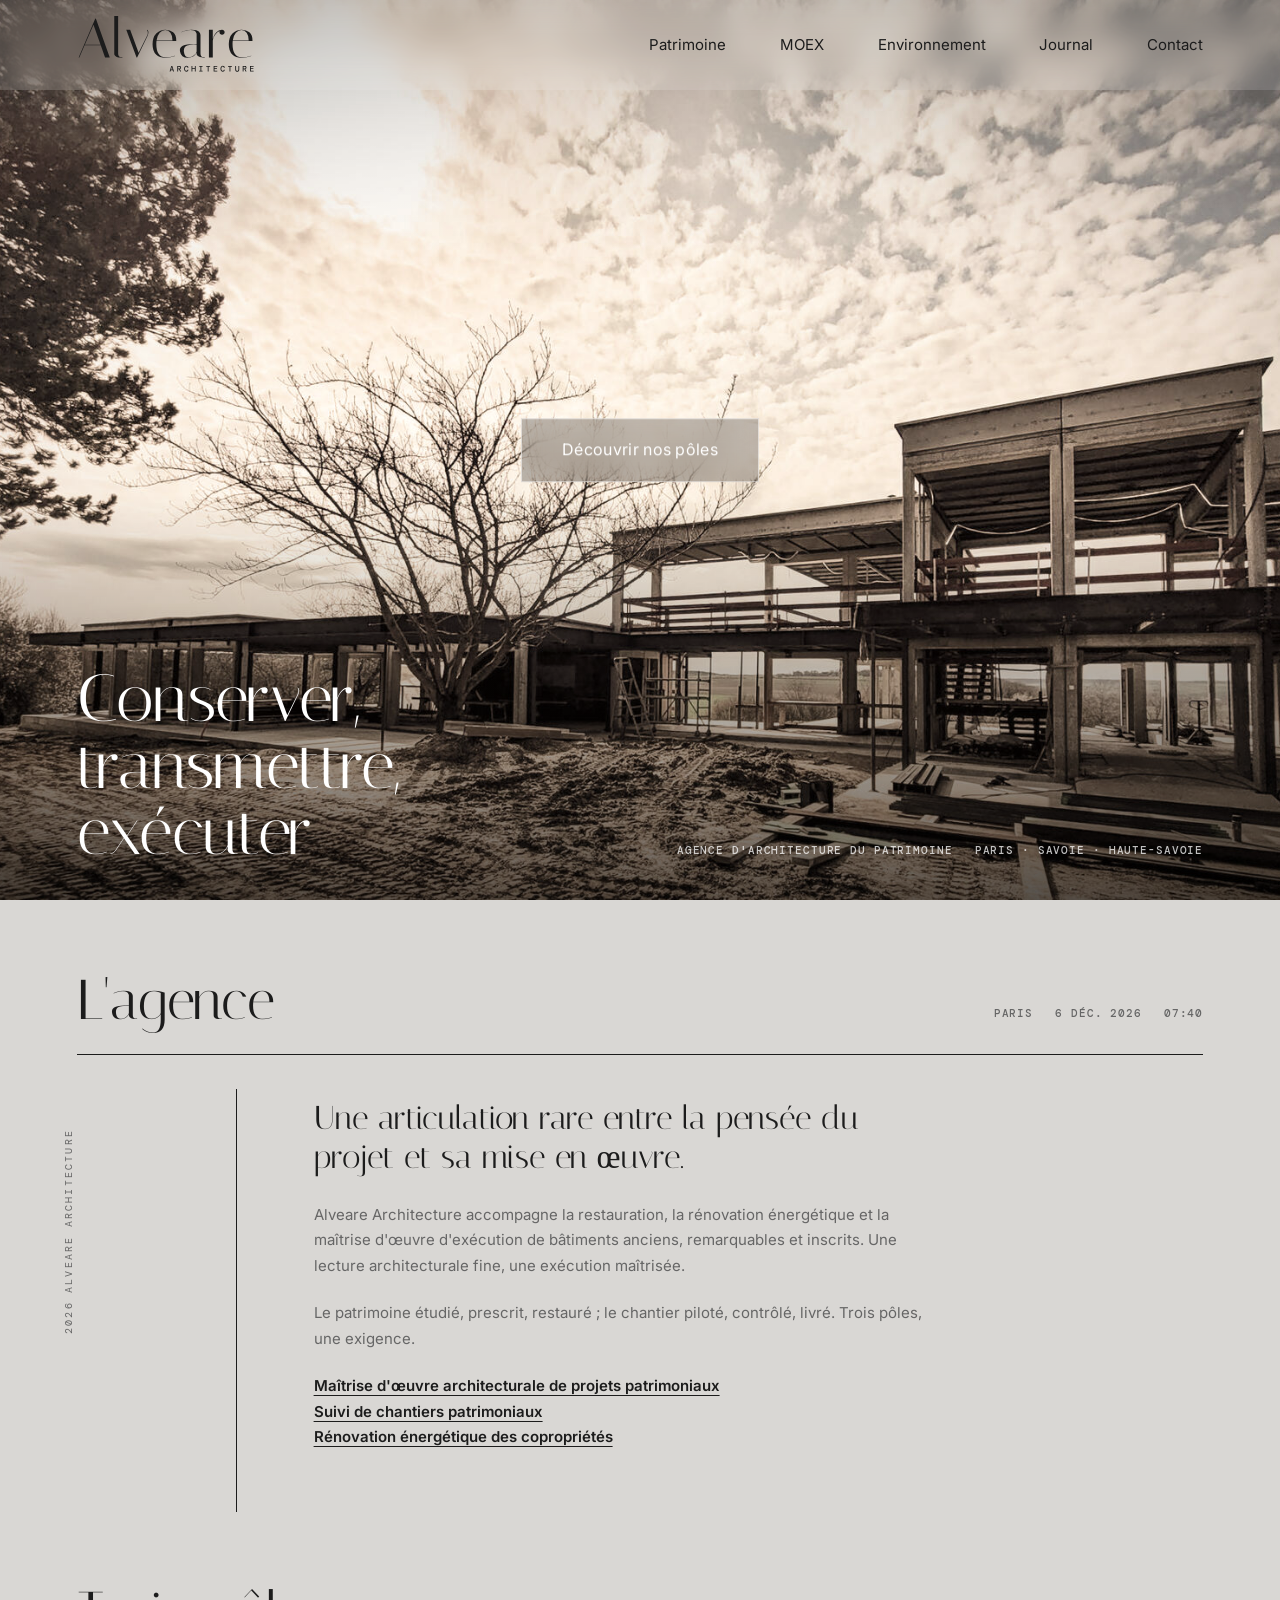
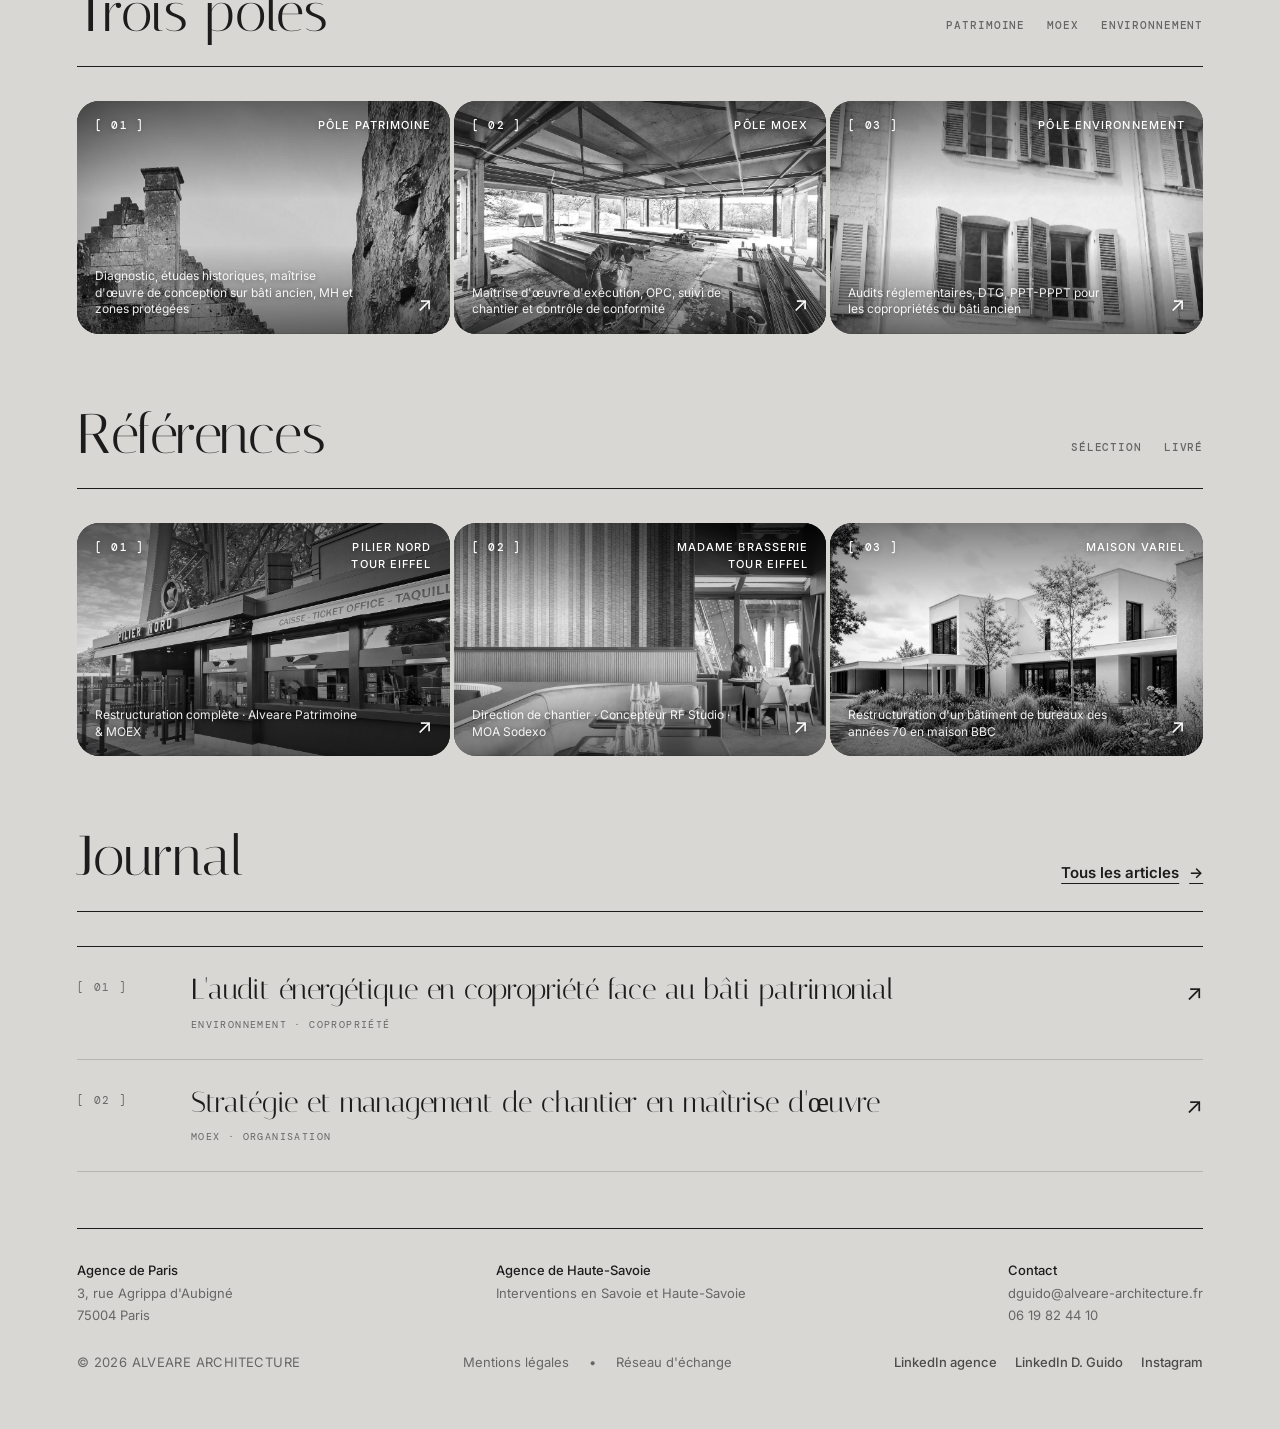
==== index.html @ 2b11dbc4 "Site Alveare Architecture — version initiale (charte Aqua, logo Italiana)" ====
<!DOCTYPE html>
<html lang="fr">
<head>
<meta charset="utf-8">
<meta name="viewport" content="width=device-width, initial-scale=1">
<title>Alveare Architecture — Agence d'architecture du patrimoine, Paris 04</title>
<meta name="description" content="Alveare Architecture, agence d'architecture du patrimoine à Paris (75004) et en Savoie/Haute-Savoie : maîtrise d'œuvre patrimoniale, rénovation énergétique et exécution de chantier sur le bâti ancien.">
<meta property="og:title" content="Alveare Architecture — Agence d'architecture du patrimoine, Paris 04">
<meta property="og:description" content="Alveare Architecture, agence d'architecture du patrimoine à Paris (75004) et en Savoie/Haute-Savoie : maîtrise d'œuvre patrimoniale, rénovation énergétique et exécution de chantier sur le bâti ancien.">
<meta property="og:image" content="assets/img/hero.jpg">
<link rel="icon" href="assets/favicon.svg" type="image/svg+xml">
<link rel="preconnect" href="https://fonts.googleapis.com">
<link rel="preconnect" href="https://fonts.gstatic.com" crossorigin>
<link rel="stylesheet" href="style.css">
</head>
<body class="page-home">
<a class="skip-link" href="#main">Aller au contenu</a>

<div class="home-hero-wrap">
  <header class="site-nav">
  <a class="logo" href="index.html" aria-label="Alveare Architecture, accueil"><svg xmlns="http://www.w3.org/2000/svg" fill="none" viewBox="0 0 482 168" role="img" aria-label="Alveare Architecture"><title>Alveare Architecture</title><path fill="currentColor" d="M6.3 118.0H4.5L49.35 13.0L51.0 12.25L88.8 118.0H76.05L64.35 85.0H20.55ZM44.699999999999996 29.200000000000003 21.15 83.5H63.9ZM118.35 118.0Q105.14999999999999 118.0 101.7 111.1Q100.95 109.6 100.95 108.4V5.650000000000006H111.44999999999999V107.35Q111.44999999999999 111.7 113.17499999999998 114.025Q114.89999999999999 116.35 116.69999999999999 116.5L118.35 116.8H123.0V118.0ZM189.6 43.900000000000006 190.5 43.0Q191.1 43.3 192.075 44.8Q193.05 46.3 193.275 47.5Q193.5 48.7 193.5 49.75Q193.5 53.8 191.7 58.0L162.9 118.0H161.4L133.5 43.0H144.0L166.95 105.1L190.2 58.0Q192.0 54.85 192.0 50.5Q192.0 46.150000000000006 189.6 43.900000000000006ZM214.95 81.4Q214.95 100.0 221.475 108.7Q228.0 117.4 238.65 117.4Q253.65 117.4 265.35 112.9L265.8 113.95Q253.8 118.6 238.72500000000002 118.6Q223.65 118.6 214.2 109.6Q204.75 100.6 204.75 81.85Q204.75 63.1 214.65 52.75Q224.55 42.400000000000006 239.85 42.400000000000006Q252.15 42.400000000000006 260.55 49.75Q268.95 57.1 268.95 71.5Q268.95 72.25 268.95 73.0H215.4Q214.95 77.05000000000001 214.95 81.4ZM215.55 71.80000000000001H258.75Q258.6 57.400000000000006 253.20000000000002 50.50000000000001Q247.8 43.60000000000001 239.25 43.60000000000001Q230.7 43.60000000000001 224.02499999999998 51.10000000000001Q217.35 58.6 215.55 71.80000000000001ZM341.55 118.0Q331.35 118.0 327.6 114.1Q324.15000000000003 110.8 324.15000000000003 108.4V105.25Q316.8 118.6 300.6 118.6Q281.70000000000005 118.6 279.15000000000003 101.5Q278.85 99.7 278.85 97.825Q278.85 95.95 279.45000000000005 93.7Q280.05 91.45 282.90000000000003 88.75Q288.6 83.35 307.95000000000005 82.15Q312.75 81.7 316.8 81.7Q320.85 81.7 324.15000000000003 82.0V57.1Q323.85 56.95 324.15000000000003 55.675000000000004Q324.45000000000005 54.400000000000006 323.625 52.37500000000001Q322.8 50.35000000000001 321.45000000000005 48.400000000000006Q320.1 46.45 316.65000000000003 45.025000000000006Q313.20000000000005 43.60000000000001 307.65000000000003 43.60000000000001Q302.1 43.60000000000001 294.675 45.62500000000001Q287.25 47.650000000000006 283.8 49.60000000000001L283.20000000000005 48.55Q296.55 42.400000000000006 310.35 42.400000000000006Q325.8 42.400000000000006 330.75 47.95Q334.65000000000003 52.3 334.65000000000003 57.1V107.35Q334.65000000000003 111.7 336.375 114.025Q338.1 116.35 339.90000000000003 116.5L341.55 116.8H346.20000000000005V118.0ZM303.0 117.4Q310.95000000000005 117.4 317.32500000000005 111.92500000000001Q323.70000000000005 106.45 324.15000000000003 101.35V83.2Q320.1 82.9 315.975 82.9Q311.85 82.9 307.8 83.35Q296.40000000000003 84.7 292.95000000000005 88.45Q289.5 92.2 289.5 98.8Q289.5 100.0 289.65000000000003 101.5Q291.0 117.4 303.0 117.4ZM386.1 49.45V46.3Q379.35 49.0 373.80000000000007 57.175Q368.25000000000006 65.35 367.95000000000005 72.55000000000001V118.0H357.45000000000005V43.0H367.95000000000005V66.85Q370.35 58.150000000000006 377.1 50.425000000000004Q383.85 42.7 392.40000000000003 42.400000000000006H393.00000000000006Q396.00000000000006 42.400000000000006 398.0250000000001 44.425000000000004Q400.05000000000007 46.45 400.05000000000007 49.45Q400.05000000000007 52.45 398.0250000000001 54.400000000000006Q396.00000000000006 56.35 393.00000000000006 56.35Q390.00000000000006 56.35 388.05000000000007 54.400000000000006Q386.1 52.45 386.1 49.45ZM421.50000000000006 81.4Q421.50000000000006 100.0 428.0250000000001 108.7Q434.55000000000007 117.4 445.20000000000005 117.4Q460.20000000000005 117.4 471.9000000000001 112.9L472.3500000000001 113.95Q460.3500000000001 118.6 445.2750000000001 118.6Q430.20000000000005 118.6 420.75000000000006 109.6Q411.30000000000007 100.6 411.30000000000007 81.85Q411.30000000000007 63.1 421.20000000000005 52.75Q431.1000000000001 42.400000000000006 446.4000000000001 42.400000000000006Q458.70000000000005 42.400000000000006 467.1 49.75Q475.50000000000006 57.1 475.50000000000006 71.5Q475.50000000000006 72.25 475.50000000000006 73.0H421.95000000000005Q421.50000000000006 77.05000000000001 421.50000000000006 81.4ZM422.1000000000001 71.80000000000001H465.30000000000007Q465.1500000000001 57.400000000000006 459.7500000000001 50.50000000000001Q454.3500000000001 43.60000000000001 445.80000000000007 43.60000000000001Q437.25000000000006 43.60000000000001 430.57500000000005 51.10000000000001Q423.9000000000001 58.6 422.1000000000001 71.80000000000001Z"/><g transform="translate(250.3 0)"><path fill="currentColor" d="M0.616 156.0 5.2139999999999995 140.6H7.986L12.584 156.0H10.054L9.02 152.304H4.18L3.146 156.0ZM6.534 143.9 4.707999999999999 150.434H8.491999999999999L6.6659999999999995 143.9ZM21.349999999999998 156.0V140.6H26.387999999999998Q28.192 140.6 29.369 141.216Q30.546 141.832 31.128999999999998 142.877Q31.711999999999996 143.922 31.711999999999996 145.242Q31.711999999999996 146.738 30.952999999999996 147.893Q30.194 149.048 28.631999999999998 149.576L31.866 156.0H29.159999999999997L26.212 149.906H23.682V156.0ZM23.682 147.794H26.256Q27.839999999999996 147.794 28.576999999999998 147.09Q29.314 146.386 29.314 145.242Q29.314 144.076 28.588 143.38299999999998Q27.862 142.69 26.233999999999998 142.69H23.682ZM46.044 156.264Q44.108 156.264 42.754999999999995 155.274Q41.402 154.284 40.687 152.49099999999999Q39.972 150.698 39.972 148.322Q39.972 145.924 40.687 144.131Q41.402 142.338 42.766 141.337Q44.129999999999995 140.336 46.044 140.336Q48.53 140.336 50.004 141.68900000000002Q51.477999999999994 143.042 51.72 145.352H49.146Q48.948 144.142 48.167 143.339Q47.385999999999996 142.536 46.022 142.536Q44.284 142.536 43.316 144.07600000000002Q42.348 145.616 42.348 148.322Q42.348 151.006 43.316 152.535Q44.284 154.064 46.022 154.064Q47.43 154.064 48.178 153.327Q48.926 152.59 49.146 151.38H51.72Q51.367999999999995 153.646 49.937999999999995 154.95499999999998Q48.507999999999996 156.264 46.044 156.264ZM60.001999999999995 156.0V140.6H62.333999999999996V146.98H69.06599999999999V140.6H71.398V156.0H69.06599999999999V149.114H62.333999999999996V156.0ZM80.89 156.0V153.932H84.234V142.668H80.934V140.6H89.866V142.668H86.566V153.932H89.91V156.0ZM103.934 156.0V142.69H99.798V140.6H110.402V142.69H106.266V156.0ZM119.96000000000001 156.0V140.6H129.794V142.69H122.292V147.178H129.13400000000001V149.246H122.292V153.91H129.794V156.0ZM144.544 156.264Q142.608 156.264 141.255 155.274Q139.90200000000002 154.284 139.187 152.49099999999999Q138.472 150.698 138.472 148.322Q138.472 145.924 139.187 144.131Q139.90200000000002 142.338 141.26600000000002 141.337Q142.63 140.336 144.544 140.336Q147.03 140.336 148.50400000000002 141.68900000000002Q149.978 143.042 150.22 145.352H147.64600000000002Q147.448 144.142 146.667 143.339Q145.886 142.536 144.522 142.536Q142.784 142.536 141.816 144.07600000000002Q140.848 145.616 140.848 148.322Q140.848 151.006 141.816 152.535Q142.784 154.064 144.522 154.064Q145.93 154.064 146.678 153.327Q147.42600000000002 152.59 147.64600000000002 151.38H150.22Q149.868 153.646 148.438 154.95499999999998Q147.008 156.264 144.544 156.264ZM163.034 156.0V142.69H158.898V140.6H169.50199999999998V142.69H165.36599999999999V156.0ZM183.856 156.264Q182.29399999999998 156.264 181.07299999999998 155.626Q179.85199999999998 154.988 179.14799999999997 153.679Q178.444 152.37 178.444 150.368V140.6H180.77599999999998V150.5Q180.77599999999998 152.26 181.61199999999997 153.21699999999998Q182.44799999999998 154.174 183.89999999999998 154.174Q185.35199999999998 154.174 186.188 153.21699999999998Q187.02399999999997 152.26 187.02399999999997 150.5V140.6H189.356V150.368Q189.356 152.37 188.63 153.679Q187.904 154.988 186.661 155.626Q185.41799999999998 156.264 183.856 156.264ZM198.64999999999998 156.0V140.6H203.68799999999996Q205.49199999999996 140.6 206.66899999999998 141.216Q207.84599999999998 141.832 208.42899999999997 142.877Q209.01199999999997 143.922 209.01199999999997 145.242Q209.01199999999997 146.738 208.253 147.893Q207.49399999999997 149.048 205.93199999999996 149.576L209.16599999999997 156.0H206.45999999999998L203.51199999999997 149.906H200.98199999999997V156.0ZM200.98199999999997 147.794H203.55599999999998Q205.13999999999996 147.794 205.87699999999995 147.09Q206.61399999999998 146.386 206.61399999999998 145.242Q206.61399999999998 144.076 205.88799999999998 143.38299999999998Q205.16199999999998 142.69 203.53399999999996 142.69H200.98199999999997ZM218.45999999999995 156.0V140.6H228.29399999999995V142.69H220.79199999999997V147.178H227.63399999999996V149.246H220.79199999999997V153.91H228.29399999999995V156.0Z"/></g></svg></a>
  <button class="nav-toggle" aria-expanded="false" aria-controls="nav-links">Menu</button>
  <nav class="nav-links" id="nav-links" aria-label="Navigation principale"><a href="patrimoine.html">Patrimoine</a><a href="moex.html">MOEX</a><a href="environnement.html">Environnement</a><a href="journal.html">Journal</a><a href="contact.html">Contact</a></nav>
</header>
  <div class="hero">
    <img src="assets/img/hero.jpg" srcset="assets/img/hero-m.jpg 900w, assets/img/hero.jpg 1920w" sizes="100vw" alt="Chantier de restructuration : ossature métallique d'un bâtiment des années 1970 sous ciel nuageux" fetchpriority="high">
  </div>
  <a class="hero-cta" href="#poles">Découvrir nos pôles</a>
  <div class="hero-caption">
    <h1>Conserver, transmettre, exécuter</h1>
    <div class="mono"><span>Agence d'architecture du patrimoine</span><span>Paris · Savoie · Haute-Savoie</span></div>
  </div>
</div>

<main id="main">
<section class="section">
  <div class="section-head reveal">
    <h2>L'agence</h2>
    <div class="page-meta" aria-label="Lieu, date et heure"><span>Paris</span><span data-date>—</span><span data-time>—</span></div>
  </div>
  <div class="intro-grid reveal">
    <div class="col-bar"><span class="sidebar-brand">2026 Alveare Architecture</span></div>
    <div class="content">
      <p class="lead">Une articulation rare entre la pensée du projet et sa mise en œuvre.</p>
      <p>Alveare Architecture accompagne la restauration, la rénovation énergétique et la maîtrise d'œuvre d'exécution de bâtiments anciens, remarquables et inscrits. Une lecture architecturale fine, une exécution maîtrisée.</p>
      <p>Le patrimoine étudié, prescrit, restauré ; le chantier piloté, contrôlé, livré. Trois pôles, une exigence.</p>
      <ul class="list-under">
        <li><a href="patrimoine.html">Maîtrise d'œuvre architecturale de projets patrimoniaux</a></li>
        <li><a href="moex.html">Suivi de chantiers patrimoniaux</a></li>
        <li><a href="environnement.html">Rénovation énergétique des copropriétés</a></li>
      </ul>
    </div>
  </div>
</section>

<section class="section" id="poles">
  <div class="section-head reveal">
    <h2>Trois pôles</h2>
    <div class="mono"><span>Patrimoine</span><span>MOEX</span><span>Environnement</span></div>
  </div>
  <div class="work-grid reveal">
    <a class="work-tile" href="patrimoine.html">
  <img src="assets/img/pole-patrimoine.jpg" alt="Mur en pierre de taille et pignon à redents d'un bâtiment ancien" loading="lazy">
  <span class="tile-num">[ 01 ]</span><span class="tile-tags">Pôle Patrimoine</span><span class="tile-sub">Diagnostic, études historiques, maîtrise d'œuvre de conception sur bâti ancien, MH et zones protégées</span><span class="tile-arrow" aria-hidden="true">↗</span>
</a>
    <a class="work-tile" href="moex.html">
  <img src="assets/img/pole-moex.jpg" alt="Chantier de restructuration, ossature métallique en cours de montage" loading="lazy">
  <span class="tile-num">[ 02 ]</span><span class="tile-tags">Pôle MOEX</span><span class="tile-sub">Maîtrise d'œuvre d'exécution, OPC, suivi de chantier et contrôle de conformité</span><span class="tile-arrow" aria-hidden="true">↗</span>
</a>
    <a class="work-tile" href="environnement.html">
  <img src="assets/img/pole-environnement.jpg" alt="Façade ancienne enduite, fenêtres à volets persiennés" loading="lazy">
  <span class="tile-num">[ 03 ]</span><span class="tile-tags">Pôle Environnement</span><span class="tile-sub">Audits réglementaires, DTG, PPT-PPPT pour les copropriétés du bâti ancien</span><span class="tile-arrow" aria-hidden="true">↗</span>
</a>
  </div>
</section>

<section class="section">
  <div class="section-head reveal">
    <h2>Références</h2>
    <div class="mono"><span>Sélection</span><span>Livré</span></div>
  </div>
  <div class="work-grid reveal">
    <a class="work-tile" href="patrimoine.html#references">
  <img src="assets/img/ref-pilier-nord.jpg" alt="Billetterie du pilier Nord de la Tour Eiffel après restructuration" loading="lazy">
  <span class="tile-num">[ 01 ]</span><span class="tile-tags">Pilier Nord<br>Tour Eiffel</span><span class="tile-sub">Restructuration complète · Alveare Patrimoine &amp; MOEX</span><span class="tile-arrow" aria-hidden="true">↗</span>
</a>
    <a class="work-tile" href="moex.html#references">
  <img src="assets/img/ref-brasserie.jpg" alt="Salle de restaurant Madame Brasserie au premier étage de la Tour Eiffel" loading="lazy">
  <span class="tile-num">[ 02 ]</span><span class="tile-tags">Madame Brasserie<br>Tour Eiffel</span><span class="tile-sub">Direction de chantier · Concepteur RF Studio · MOA Sodexo</span><span class="tile-arrow" aria-hidden="true">↗</span>
</a>
    <a class="work-tile" href="moex.html#references">
  <img src="assets/img/ref-variel.jpg" alt="Maison contemporaine blanche aux larges baies vitrées dans un jardin de graminées" loading="lazy">
  <span class="tile-num">[ 03 ]</span><span class="tile-tags">Maison Variel</span><span class="tile-sub">Restructuration d'un bâtiment de bureaux des années 70 en maison BBC</span><span class="tile-arrow" aria-hidden="true">↗</span>
</a>
  </div>
</section>

<section class="section">
  <div class="section-head reveal">
    <h2>Journal</h2>
    <a class="arrow-link" href="journal.html">Tous les articles <span>→</span></a>
  </div>
  <div class="journal-list reveal">
    <a class="journal-item" href="https://www.alveare-architecture.fr/journal/audit-energetique-copro-bati-patrimonial" target="_blank" rel="noopener noreferrer">
      <span class="num">[ 01 ]</span>
      <div><h3>L'audit énergétique en copropriété face au bâti patrimonial</h3><div class="tags">Environnement · Copropriété</div></div>
      <span class="arrow" aria-hidden="true">↗</span>
    </a>
    <a class="journal-item" href="https://www.alveare-architecture.fr/journal/strategie-et-management-de-chantier-en-maitrise-d-oeuvre" target="_blank" rel="noopener noreferrer">
      <span class="num">[ 02 ]</span>
      <div><h3>Stratégie et management de chantier en maîtrise d'œuvre</h3><div class="tags">MOEX · Organisation</div></div>
      <span class="arrow" aria-hidden="true">↗</span>
    </a>
  </div>
</section>
</main>

<footer class="site-footer">
  <div class="footer-top-row">
    <div class="block"><strong>Agence de Paris</strong>3, rue Agrippa d'Aubigné<br>75004 Paris</div>
    <div class="block"><strong>Agence de Haute-Savoie</strong>Interventions en Savoie et Haute-Savoie</div>
    <div class="block"><strong>Contact</strong><a href="mailto:dguido@alveare-architecture.fr">dguido@alveare-architecture.fr</a><br><a href="tel:+33619824410">06 19 82 44 10</a></div>
  </div>
  <div class="footer-bottom-row">
    <span class="copyright">© 2026 ALVEARE ARCHITECTURE</span>
    <div class="footer-legal"><a href="mentions-legales.html">Mentions légales</a><span class="dot">•</span><a href="https://www.alveare-architecture.fr/r%C3%A9seau-social" target="_blank" rel="noopener noreferrer">Réseau d'échange</a></div>
    <div class="social-row"><a href="https://www.linkedin.com/company/alvearearchitecture" target="_blank" rel="noopener noreferrer">LinkedIn agence</a><a href="https://www.linkedin.com/in/deborahguido" target="_blank" rel="noopener noreferrer">LinkedIn D. Guido</a><a href="https://www.instagram.com/deborahguido.architecte" target="_blank" rel="noopener noreferrer">Instagram</a></div>
  </div>
</footer>
<script>
(function(){
  var months=['janv.','févr.','mars','avr.','mai','juin','juil.','août','sept.','oct.','nov.','déc.'];
  function tick(){
    var d=new Date();
    var ds=d.getDate()+' '+months[d.getMonth()]+' '+d.getFullYear();
    var ts=String(d.getHours()).padStart(2,'0')+':'+String(d.getMinutes()).padStart(2,'0');
    document.querySelectorAll('[data-date]').forEach(function(e){e.textContent=ds;});
    document.querySelectorAll('[data-time]').forEach(function(e){e.textContent=ts;});
  }
  tick(); setInterval(tick,30000);
  var t=document.querySelector('.nav-toggle'), n=document.getElementById('nav-links');
  if(t&&n){t.addEventListener('click',function(){var o=n.classList.toggle('open');t.setAttribute('aria-expanded',o?'true':'false');t.textContent=o?'Fermer':'Menu';});}
  if('IntersectionObserver' in window){
    var io=new IntersectionObserver(function(es){es.forEach(function(e){if(e.isIntersecting){e.target.classList.add('in');io.unobserve(e.target);}});},{threshold:.12});
    document.querySelectorAll('.reveal').forEach(function(el){io.observe(el);});
  } else { document.querySelectorAll('.reveal').forEach(function(el){el.classList.add('in');}); }
  var f=document.querySelector('form.contact-form');
  if(f){f.addEventListener('submit',function(ev){
    ev.preventDefault();
    var fd=new FormData(f), lines=[];
    fd.forEach(function(v,k){ if(v) lines.push(k+' : '+v); });
    var body=encodeURIComponent(lines.join('\n'));
    window.location.href='mailto:dguido@alveare-architecture.fr?subject='+encodeURIComponent('Demande via alveare-architecture.fr')+'&body='+body;
  });}
})();
</script>
</body>
</html>
---- style.css ----
/* ============================================
   Alveare Architecture — charte adaptée
   Grège, encre, gris. Italiana / Inter / DM Mono.
   ============================================ */

@import url('https://fonts.googleapis.com/css2?family=Italiana&family=Inter:wght@400;500;600&family=DM+Mono:wght@400;500&display=swap');

:root {
  --bg: #d9d7d4;
  --bg-deep: #cfccc8;
  --ink: #1c1c1c;
  --muted: #666666;
  --faint: #9a9793;
  --line: rgba(28, 28, 28, 0.18);
  --paper: #ffffff;

  --display: 'Italiana', Georgia, 'Times New Roman', serif;
  --body: 'Inter', -apple-system, BlinkMacSystemFont, 'Segoe UI', sans-serif;
  --mono: 'DM Mono', 'Courier New', monospace;

  --gutter: 6vw;
  --max-w: 1400px;
  --radius: 22px;
}

*, *::before, *::after { box-sizing: border-box; margin: 0; padding: 0; }

html { scroll-behavior: smooth; }

body {
  background-color: var(--bg);
  color: var(--ink);
  font-family: var(--body);
  font-size: 15px;
  line-height: 1.6;
  -webkit-font-smoothing: antialiased;
  position: relative;
  min-height: 100vh;
}

/* grain discret, fixe */
body::before {
  content: "";
  position: fixed;
  inset: 0;
  z-index: 0;
  pointer-events: none;
  opacity: .35;
  background-image: url("data:image/svg+xml;utf8,<svg xmlns='http://www.w3.org/2000/svg' width='220' height='220'><filter id='n'><feTurbulence type='fractalNoise' baseFrequency='.9' numOctaves='2' stitchTiles='stitch'/><feColorMatrix values='0 0 0 0 0.11 0 0 0 0 0.11 0 0 0 0 0.11 0 0 0 .18 0'/></filter><rect width='100%' height='100%' filter='url(%23n)'/></svg>");
  mix-blend-mode: multiply;
}
body > * { position: relative; z-index: 1; }

a { color: inherit; text-decoration: none; }
img, video { max-width: 100%; display: block; }
ul { list-style: none; }
button { font: inherit; }

::selection { background: var(--ink); color: var(--bg); }

.skip-link {
  position: absolute; left: -9999px; top: 8px;
  background: var(--ink); color: var(--bg); padding: 8px 14px; z-index: 50;
}
.skip-link:focus { left: 8px; }

/* ============================================
   Navigation
   ============================================ */
.site-nav {
  width: 100%;
  max-width: var(--max-w);
  margin: 0 auto;
  display: flex;
  align-items: center;
  justify-content: space-between;
  padding: 14px var(--gutter);
  position: relative;
  z-index: 10;
}

.logo { display: block; color: var(--ink); transition: transform .25s ease, opacity .25s ease; }
.logo:hover { transform: scale(.94); }
.logo svg { height: 62px; width: auto; display: block; animation: title-fade-in 1.1s ease both; }

.nav-links { display: flex; align-items: center; gap: clamp(26px, 4.2vw, 64px); }
.nav-links a {
  font-size: 15px;
  color: var(--ink);
  padding: 12px 10px;
  margin: -12px -10px;
  transition: color .2s ease, transform .25s ease;
  white-space: nowrap;
}
.nav-links a:hover, .nav-links a.active {
  text-decoration: underline;
  text-underline-offset: 8px;
  text-decoration-thickness: 1px;
}
.nav-links a:hover { transform: scale(.92); }

.nav-toggle {
  display: none;
  background: transparent; border: 1px solid var(--ink); color: var(--ink);
  padding: 8px 12px; font-size: 12px; letter-spacing: .12em; text-transform: uppercase; cursor: pointer;
}

/* ============================================
   Accueil — image plein écran
   ============================================ */
.home-hero-wrap { position: relative; width: 100%; height: 100vh; min-height: 560px; overflow: hidden; }
.home-hero-wrap .site-nav {
  position: absolute; top: 0; left: 0; right: 0; max-width: none;
  background: rgba(255, 255, 255, 0.14);
  backdrop-filter: blur(14px);
  -webkit-backdrop-filter: blur(14px);
}
.home-hero-wrap .site-nav .logo, .home-hero-wrap .site-nav .nav-links a { color: #1c1c1c; }
.hero { width: 100%; height: 100%; position: relative; background: #2a2825; }
.hero img { width: 100%; height: 100%; object-fit: cover; filter: saturate(.78) contrast(1.02); }
.home-hero-wrap::after {
  content: ""; position: absolute; inset: 0; pointer-events: none;
  background: linear-gradient(to bottom, rgba(0,0,0,.08) 0%, transparent 30%, transparent 55%, rgba(0,0,0,.55) 100%);
}
.hero-cta {
  position: absolute; top: 50%; left: 50%; transform: translate(-50%, -50%);
  padding: 18px 40px;
  background: rgba(30,28,26,0.28);
  backdrop-filter: blur(14px); -webkit-backdrop-filter: blur(14px);
  border: 1px solid rgba(255,255,255,0.55);
  color: #ffffff; font-size: 16px; letter-spacing: .02em; z-index: 8; white-space: nowrap;
  transition: background .25s ease, transform .25s ease;
}
.hero-cta:hover { background: rgba(30,28,26,0.45); transform: translate(-50%, -50%) scale(1.04); }
.hero-caption {
  position: absolute; left: var(--gutter); right: var(--gutter); bottom: 34px; z-index: 8;
  display: flex; justify-content: space-between; align-items: flex-end; gap: 24px;
  color: rgba(255,255,255,.88);
}
.hero-caption .mono { color: rgba(255,255,255,.75); }
.hero-caption h1 {
  font-family: var(--display); font-weight: 400;
  font-size: clamp(34px, 5.2vw, 72px); line-height: 1; letter-spacing: -.005em;
  color: #fff; max-width: 14ch;
}

/* ============================================
   Titres de page
   ============================================ */
.page-head { max-width: var(--max-w); margin: 0 auto; padding: 56px var(--gutter) 64px; }
.page-head::after { content: ""; display: block; height: 1px; width: 100%; background: var(--ink); margin-top: 12px; }
.page-head-row { display: flex; align-items: flex-end; justify-content: space-between; gap: 24px; }
.page-head h1, h1.section-title, .display {
  font-family: var(--display); font-weight: 400;
  font-size: clamp(54px, 7vw, 96px); line-height: .95; letter-spacing: -.005em;
  position: relative; top: 14px;
  animation: title-fade-in 1.4s ease .25s both;
}
.page-head h1 { color: var(--muted); }
.page-head .kicker {
  display: block; font-family: var(--mono); font-size: 11px; letter-spacing: .16em; text-transform: uppercase;
  color: var(--muted); margin-bottom: 14px; position: relative; top: 14px;
}

.page-meta, .mono {
  display: flex; flex-shrink: 0; gap: 22px;
  font-family: var(--mono); font-size: 11px; font-weight: 500; letter-spacing: .08em; text-transform: uppercase;
  color: var(--muted); white-space: nowrap; padding-bottom: 6px;
}

@keyframes title-fade-in {
  from { opacity: 0; transform: translateY(14px); }
  to   { opacity: 1; transform: translateY(0); }
}

/* ============================================
   Gabarit sous-page : marge verticale + filet
   ============================================ */
.content-wrap {
  max-width: var(--max-w); margin: 0 auto;
  display: grid; grid-template-columns: 160px 1fr;
  padding: 0 var(--gutter); position: relative;
}
.col-bar { border-right: 1px solid var(--ink); position: relative; }
.sidebar-brand {
  position: sticky; top: 50vh;
  writing-mode: vertical-rl; transform: rotate(180deg);
  font-family: var(--mono); font-size: 10px; letter-spacing: .22em; text-transform: uppercase;
  color: var(--muted); margin-left: -1.6em; margin-top: 40px; display: inline-block;
}
.content { padding: 48px var(--gutter) 72px; max-width: 1040px; }
.content.narrow { max-width: 820px; }

.lead {
  font-family: var(--display); font-size: clamp(26px, 2.6vw, 38px); line-height: 1.15; color: var(--ink);
  max-width: 24ch; margin-bottom: 26px;
}
.content p, .prose p { color: var(--muted); font-size: 15px; line-height: 1.7; margin-bottom: 22px; max-width: 68ch; }
.content p.lead, p.lead { color: var(--ink); font-family: var(--display); font-size: clamp(26px, 2.6vw, 38px); line-height: 1.15; max-width: 26ch; margin-bottom: 26px; }
.content p strong, .prose strong { color: var(--ink); font-weight: 500; }

.list-under { margin: 0 0 8px; }
.list-under li {
  font-size: 15px; font-weight: 600; line-height: 1.7; color: var(--ink);
  text-decoration: underline; text-underline-offset: 4px; text-decoration-thickness: 1px; width: fit-content;
}

.label {
  font-family: var(--mono); font-size: 10px; letter-spacing: .16em; text-transform: uppercase; color: var(--muted);
  display: block; margin-bottom: 10px;
}

/* ============================================
   Sections d'accueil
   ============================================ */
.section { max-width: var(--max-w); margin: 0 auto; padding: 0 var(--gutter); }
.section-head {
  display: flex; align-items: flex-end; justify-content: space-between; gap: 24px;
  padding: 72px 0 26px; border-bottom: 1px solid var(--ink); margin-bottom: 34px;
}
.section-head h2 {
  font-family: var(--display); font-weight: 400; font-size: clamp(38px, 4.4vw, 60px); line-height: 1; color: var(--ink);
}
.intro-grid { display: grid; grid-template-columns: 160px 1fr; gap: 0; }
.intro-grid .col-bar { min-height: 100%; }
.intro-grid .content { padding-top: 10px; padding-bottom: 54px; }

.two-col { display: grid; grid-template-columns: 1fr 1fr; gap: 44px 60px; }
.three-col { display: grid; grid-template-columns: repeat(3, 1fr); gap: 44px 40px; }

/* ============================================
   Services numérotés
   ============================================ */
.service { padding-top: 22px; border-top: 1px solid var(--line); }
.service .num { font-family: var(--mono); font-size: 11px; letter-spacing: .14em; color: var(--muted); display: block; margin-bottom: 14px; }
.service h3 { font-family: var(--display); font-weight: 400; font-size: 28px; line-height: 1.1; margin-bottom: 12px; color: var(--ink); }
.service p { margin-bottom: 14px; }

/* ============================================
   Tuiles (pôles, références)
   ============================================ */
.work-grid { display: grid; grid-template-columns: repeat(3, 1fr); gap: 4px; width: 100%; }
.work-grid.two { grid-template-columns: repeat(2, 1fr); }
.work-tile {
  position: relative; aspect-ratio: 16 / 10; overflow: hidden; display: block;
  background: #000; border-radius: var(--radius);
}
.work-tile img {
  width: 100%; height: 100%; object-fit: cover;
  filter: grayscale(100%);
  transition: transform .5s ease, filter .5s ease; will-change: transform, filter;
}
.work-tile:hover img, .work-tile:focus-visible img { transform: scale(1.04); filter: grayscale(0%); }
.work-tile::before {
  content: ""; position: absolute; inset: 0; z-index: 3; pointer-events: none;
  background: linear-gradient(to bottom, rgba(0,0,0,.5) 0%, rgba(0,0,0,0) 42%, rgba(0,0,0,0) 62%, rgba(0,0,0,.55) 100%);
}
.tile-num, .tile-tags, .tile-arrow, .tile-sub {
  position: absolute; z-index: 4; pointer-events: none; color: #ffffff; font-family: var(--body);
}
.tile-num { top: 16px; left: 18px; font-size: 11px; font-weight: 500; letter-spacing: .12em; font-family: var(--mono); }
.tile-tags { top: 16px; right: 18px; font-size: 11px; font-weight: 500; letter-spacing: .1em; text-transform: uppercase; text-align: right; line-height: 1.5; max-width: 70%; }
.tile-arrow { bottom: 14px; right: 18px; font-size: 20px; transition: transform .2s ease; }
.tile-sub { bottom: 16px; left: 18px; font-size: 12px; color: rgba(255,255,255,.92); max-width: 72%; line-height: 1.4; text-shadow: 0 1px 6px rgba(0,0,0,.45); }
.tile-num, .tile-tags, .tile-arrow { text-shadow: 0 1px 6px rgba(0,0,0,.35); }
.work-tile:hover .tile-arrow { transform: translate(2px, -2px); }
.tile-static { pointer-events: none; }
.tile-static::before { background: linear-gradient(to bottom, rgba(0,0,0,.45) 0%, rgba(0,0,0,0) 42%); }

.wide-image { width: 100%; border-radius: var(--radius); overflow: hidden; aspect-ratio: 21 / 9; background: #000; }
.wide-image img { width: 100%; height: 100%; object-fit: cover; filter: grayscale(100%); }

/* liens flèches */
.arrow-link {
  display: inline-flex; align-items: center; gap: 10px;
  font-size: 15px; font-weight: 600; color: var(--ink);
  text-decoration: underline; text-underline-offset: 5px; text-decoration-thickness: 1px;
}
.arrow-link span { transition: transform .2s ease; }
.arrow-link:hover span { transform: translateX(4px); }

/* ============================================
   Cartes missions (Environnement)
   ============================================ */
.cards { display: grid; grid-template-columns: repeat(4, 1fr); gap: 4px; }
.card {
  background: var(--bg-deep); border-radius: var(--radius); padding: 28px 24px 30px; min-height: 260px;
  display: flex; flex-direction: column; border: 1px solid rgba(28,28,28,.06);
}
.card .acro { font-family: var(--display); font-size: 42px; line-height: 1; margin-bottom: 18px; }
.card h3 { font-size: 15px; font-weight: 600; margin-bottom: 10px; }
.card p { font-size: 14px; margin: 0; }

/* Époques */
.epochs { display: grid; grid-template-columns: repeat(2, 1fr); gap: 4px; }
.epoch { border-top: 1px solid var(--ink); padding: 24px 0 36px; }
.epoch .label { margin-bottom: 14px; }
.epoch h3 { font-family: var(--display); font-weight: 400; font-size: 34px; line-height: 1; margin-bottom: 6px; }
.epoch .sub { font-size: 13px; font-weight: 600; color: var(--ink); margin-bottom: 16px; }

/* ============================================
   Journal
   ============================================ */
.journal-list { border-top: 1px solid var(--ink); }
.journal-item {
  display: grid; grid-template-columns: 90px 1fr 48px; gap: 24px; align-items: start;
  padding: 26px 0; border-bottom: 1px solid var(--line);
  transition: background .2s ease;
}
.journal-item:hover { background: rgba(255,255,255,.18); }
.journal-item .num { font-family: var(--mono); font-size: 11px; letter-spacing: .14em; color: var(--muted); padding-top: 6px; }
.journal-item h3 { font-family: var(--display); font-weight: 400; font-size: clamp(22px, 2.3vw, 30px); line-height: 1.15; color: var(--ink); }
.journal-item .tags { margin-top: 10px; font-family: var(--mono); font-size: 10px; letter-spacing: .14em; text-transform: uppercase; color: var(--muted); }
.journal-item .arrow { font-size: 22px; text-align: right; transition: transform .2s ease; padding-top: 2px; }
.journal-item:hover .arrow { transform: translate(3px, -3px); }

/* ============================================
   Contact
   ============================================ */
.contact-content { padding: 48px var(--gutter) 48px; display: grid; grid-template-columns: 1fr 1.25fr; gap: 60px; align-items: start; }
.contact-tagline { font-family: var(--display); font-size: clamp(26px, 2.6vw, 36px); font-weight: 400; margin-bottom: 18px; line-height: 1.15; }
.contact-intro { font-size: 15px; color: var(--muted); line-height: 1.65; margin-bottom: 40px; max-width: 36ch; }
.contact-detail { margin-bottom: 22px; }
.contact-detail-label { display: block; font-family: var(--mono); font-size: 10px; letter-spacing: .14em; text-transform: uppercase; color: var(--muted); margin-bottom: 4px; }
.contact-detail-value { display: block; font-size: 15px; color: var(--ink); }
a.contact-detail-value:hover { text-decoration: underline; text-underline-offset: 3px; }

form.contact-form { max-width: 620px; }
.form-row { display: grid; grid-template-columns: 1fr 1fr; gap: 30px; margin-bottom: 26px; }
.field label, .field > span { display: block; font-size: 14px; color: var(--muted); margin-bottom: 10px; }
.field input, .field textarea, .field select {
  width: 100%; background: transparent; border: none; border-bottom: 1px solid var(--ink);
  color: var(--ink); font-family: var(--body); font-size: 15px; padding: 6px 0; outline: none; border-radius: 0;
  -webkit-appearance: none; appearance: none;
}
.field select { background-image: url("data:image/svg+xml;utf8,<svg xmlns='http://www.w3.org/2000/svg' width='12' height='8'><path d='M1 1l5 5 5-5' fill='none' stroke='%231c1c1c'/></svg>"); background-repeat: no-repeat; background-position: right 2px center; cursor: pointer; }
.field input:focus, .field textarea:focus, .field select:focus { border-bottom-color: var(--muted); border-bottom-width: 2px; }
.field.full { margin-bottom: 26px; }
.field textarea { resize: vertical; min-height: 72px; }
.checks { display: flex; flex-wrap: wrap; gap: 12px 24px; padding-top: 4px; }
.checks label { display: inline-flex; align-items: center; gap: 10px; font-size: 14px; color: var(--ink); cursor: pointer; margin: 0; }
.checks input { width: 14px; height: 14px; border: 1px solid var(--ink); appearance: none; -webkit-appearance: none; background: transparent; cursor: pointer; display: inline-block; }
.checks input:checked { background: var(--ink); box-shadow: inset 0 0 0 3px var(--bg); }
.submit-btn {
  background: transparent; border: 1px solid var(--ink); color: var(--ink);
  font-size: 15px; padding: 14px 34px; cursor: pointer; transition: background .2s ease, color .2s ease;
}
.submit-btn:hover { background: var(--ink); color: var(--bg); }
.form-note { font-size: 12px; color: var(--muted); margin-top: 14px; max-width: 48ch; }

/* ============================================
   Mentions légales
   ============================================ */
.legal-content h2 { font-family: var(--display); font-weight: 400; font-size: 28px; margin-top: 40px; margin-bottom: 12px; }
.legal-content h2:first-child { margin-top: 0; }
.legal-content ul { list-style: disc; margin: 0 0 16px 22px; }
.legal-content li { color: var(--muted); font-size: 15px; margin-bottom: 8px; }
.legal-content a { text-decoration: underline; text-underline-offset: 3px; }

/* ============================================
   Pied de page
   ============================================ */
.site-footer { max-width: var(--max-w); margin: 0 auto; padding: 56px var(--gutter) 56px; }
.site-footer::before { content: ""; display: block; height: 1px; width: 100%; background: var(--ink); margin-bottom: 30px; }
.footer-top-row { display: flex; align-items: flex-start; justify-content: space-between; flex-wrap: wrap; gap: 18px 24px; margin-bottom: 14px; }
.footer-top-row .block { font-size: 13px; color: var(--muted); line-height: 1.7; }
.footer-top-row .block strong { color: var(--ink); font-weight: 500; display: block; }
.footer-top-row .block a:hover { text-decoration: underline; text-underline-offset: 3px; color: var(--ink); }
.footer-bottom-row { display: flex; align-items: center; justify-content: space-between; flex-wrap: wrap; gap: 12px; margin-top: 26px; }
.copyright { font-size: 13px; color: var(--muted); letter-spacing: .03em; }
.footer-legal { display: flex; align-items: center; gap: 20px; font-size: 13px; color: var(--muted); }
.footer-legal a:hover { color: var(--ink); text-decoration: underline; text-underline-offset: 2px; }
.social-row { display: flex; gap: 18px; align-items: center; flex-wrap: wrap; }
.social-row a { color: var(--ink); opacity: .75; font-size: 13px; font-weight: 500; transition: opacity .2s ease; }
.social-row a:hover { opacity: 1; text-decoration: underline; text-underline-offset: 3px; }

/* ============================================
   Apparition au défilement
   ============================================ */
.reveal { opacity: 0; transform: translateY(16px); transition: opacity .8s ease, transform .8s ease; }
.reveal.in { opacity: 1; transform: none; }
@media (prefers-reduced-motion: reduce) {
  .reveal { opacity: 1; transform: none; transition: none; }
  * { animation: none !important; }
}

/* ============================================
   Responsive
   ============================================ */
@media (min-width: 1600px) { .work-grid { grid-template-columns: repeat(3, 1fr); } }

@media (max-width: 1100px) {
  .cards { grid-template-columns: repeat(2, 1fr); }
  .three-col { grid-template-columns: 1fr 1fr; }
}

@media (max-width: 959px) {
  .work-grid { grid-template-columns: repeat(2, 1fr); }
  .contact-content { grid-template-columns: 1fr; gap: 0; }
  .contact-info { border-bottom: 1px solid var(--ink); padding-bottom: 36px; margin-bottom: 36px; }
  .content-wrap, .intro-grid { grid-template-columns: 110px 1fr; }
}

@media (max-width: 760px) {
  .nav-toggle { display: inline-block; }
  .nav-links {
    display: none; position: absolute; left: 0; right: 0; top: 100%;
    flex-direction: column; align-items: flex-start; gap: 0;
    background: var(--bg); border-top: 1px solid var(--ink); border-bottom: 1px solid var(--ink);
    padding: 10px var(--gutter) 18px;
  }
  .nav-links.open { display: flex; }
  .nav-links a { padding: 12px 0; margin: 0; font-size: 17px; }
  .nav-links a:hover { transform: none; }
  .home-hero-wrap .nav-links { background: rgba(217,215,212,.96); }
}

@media (max-width: 639px) {
  :root { --gutter: 22px; --radius: 16px; }
  .logo svg { height: 52px; }
  .work-grid, .work-grid.two, .two-col, .three-col, .epochs, .cards { grid-template-columns: 1fr; }
  .content-wrap, .intro-grid { grid-template-columns: 1fr; padding: 0; }
  .col-bar, .sidebar-brand { display: none; }
  .content, .contact-content, .intro-grid .content { padding-left: var(--gutter); padding-right: var(--gutter); }
  .page-head-row { flex-direction: column; align-items: flex-start; gap: 14px; }
  .page-meta { padding-bottom: 0; }
  .form-row { grid-template-columns: 1fr; gap: 20px; }
  .journal-item { grid-template-columns: 56px 1fr 32px; gap: 14px; }
  .hero-caption { flex-direction: column; align-items: flex-start; gap: 12px; }
  .hero-caption .mono { white-space: normal; flex-wrap: wrap; gap: 6px 16px; }
  .hero-cta { padding: 14px 24px; font-size: 14px; }
  .section .content, .intro-grid .content { padding-left: 0; padding-right: 0; }
  .hero-caption h1 { font-size: 38px; }
  .section-head { flex-direction: column; align-items: flex-start; gap: 10px; }
  .wide-image { aspect-ratio: 4 / 3; }
}
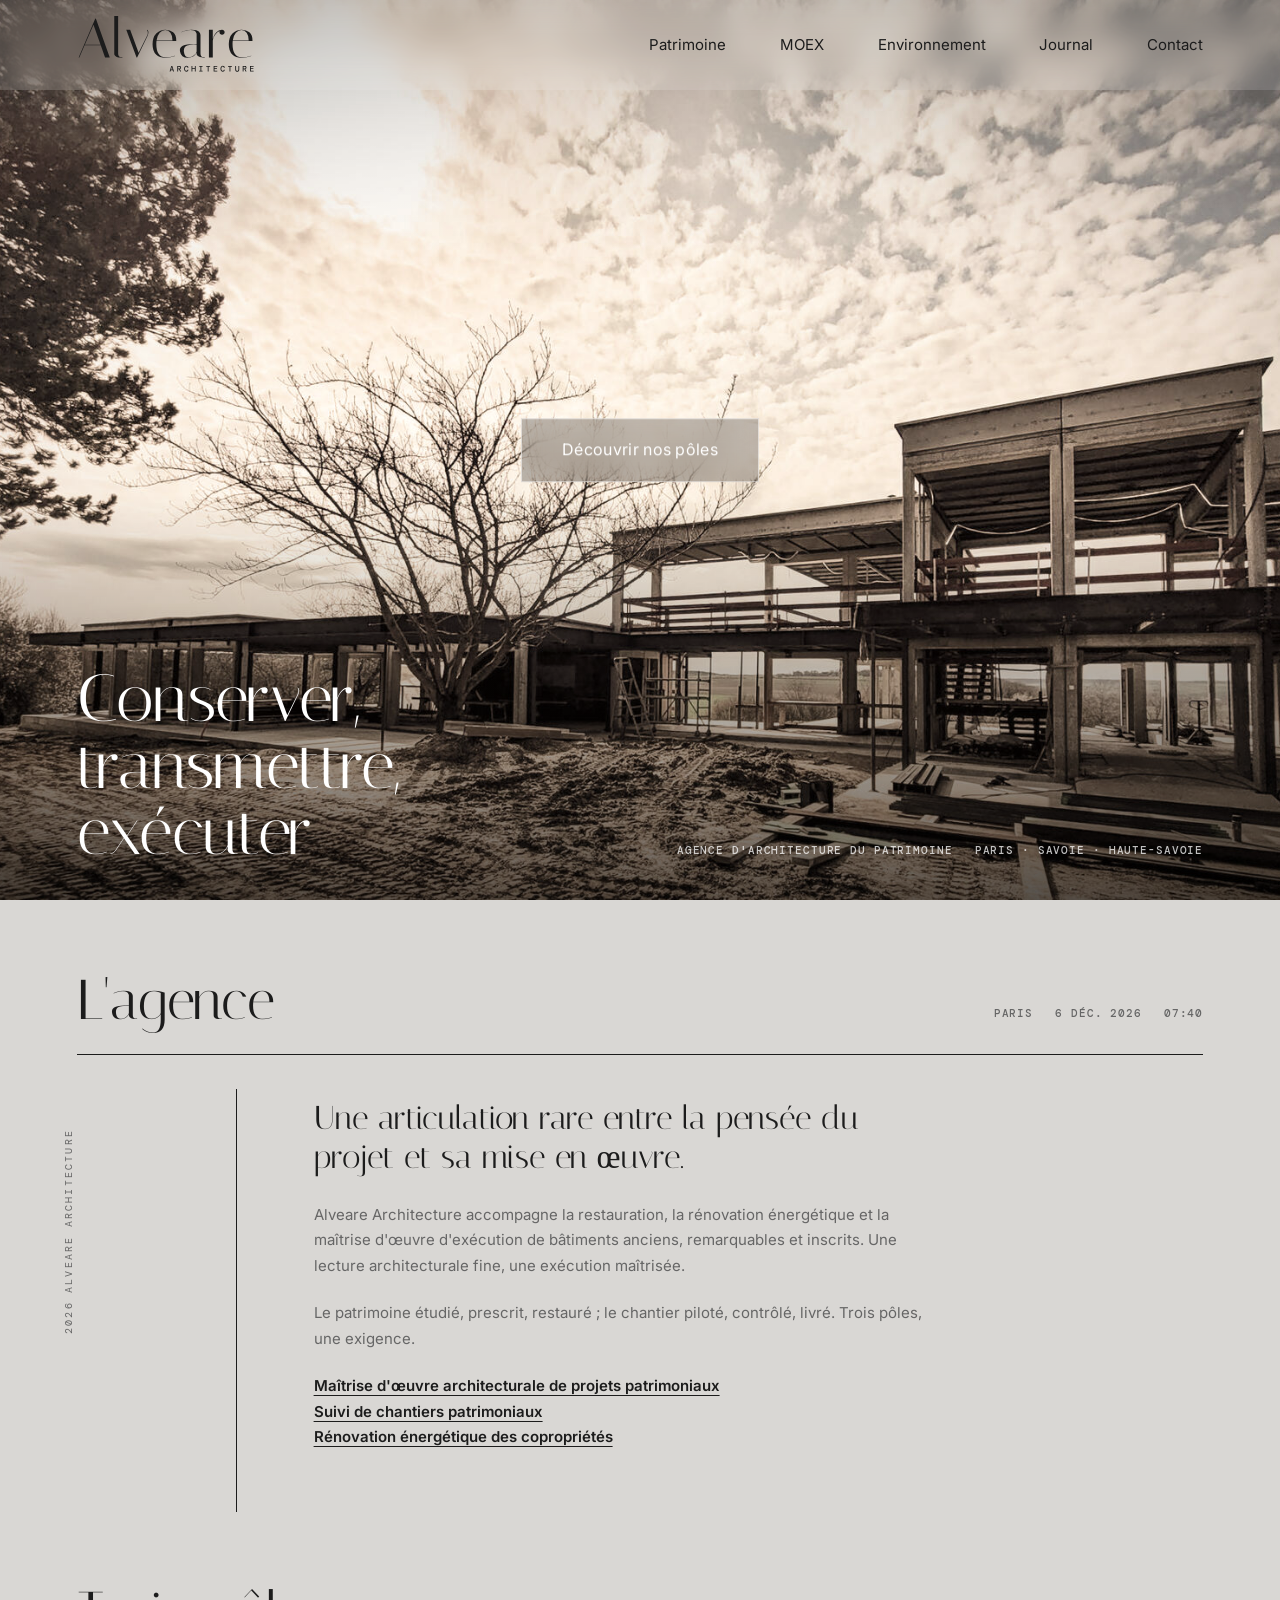
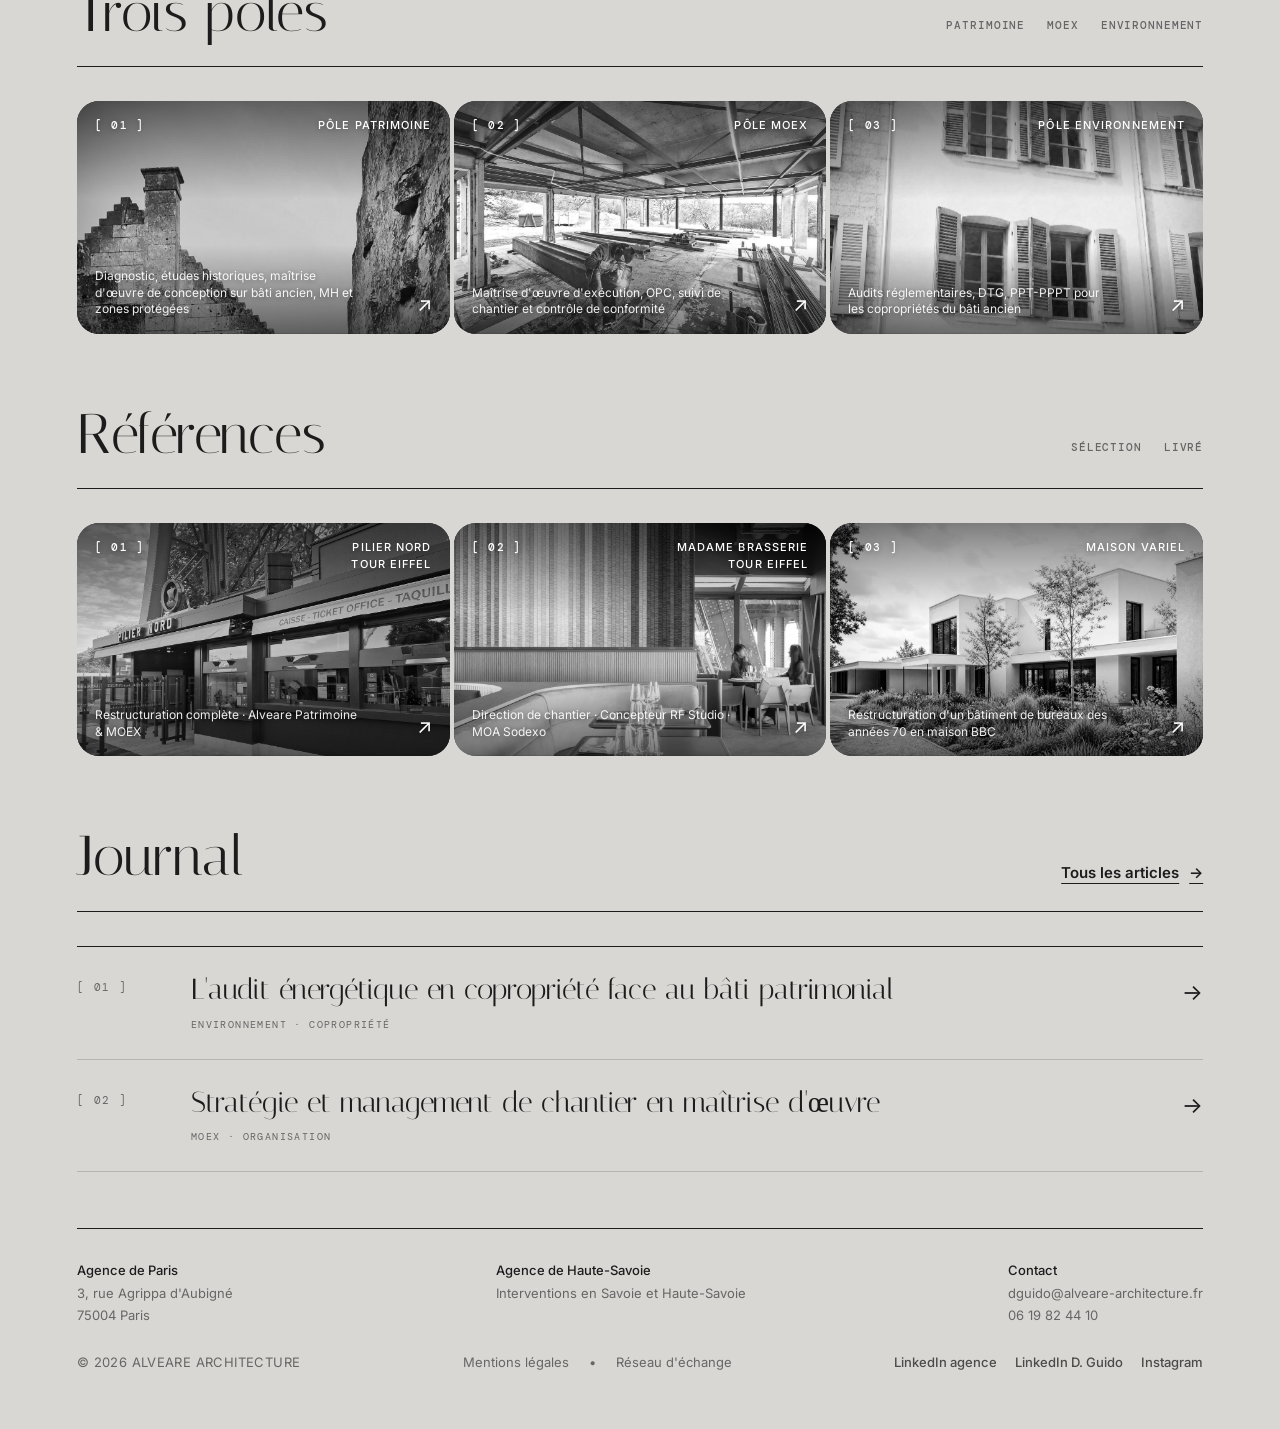
==== commit 6dad3586: "Journal : 4 articles rapatriés en pages HTML, redirections des anciennes adresses, sitemap" ====
--- a/index.html
+++ b/index.html
@@ -101,15 +101,15 @@
     <a class="arrow-link" href="journal.html">Tous les articles <span>→</span></a>
   </div>
   <div class="journal-list reveal">
-    <a class="journal-item" href="https://www.alveare-architecture.fr/journal/audit-energetique-copro-bati-patrimonial" target="_blank" rel="noopener noreferrer">
+    <a class="journal-item" href="journal-audit-energetique-copro-bati-patrimonial.html">
       <span class="num">[ 01 ]</span>
       <div><h3>L'audit énergétique en copropriété face au bâti patrimonial</h3><div class="tags">Environnement · Copropriété</div></div>
-      <span class="arrow" aria-hidden="true">↗</span>
+      <span class="arrow" aria-hidden="true">→</span>
     </a>
-    <a class="journal-item" href="https://www.alveare-architecture.fr/journal/strategie-et-management-de-chantier-en-maitrise-d-oeuvre" target="_blank" rel="noopener noreferrer">
+    <a class="journal-item" href="journal-strategie-et-management-de-chantier-en-maitrise-d-oeuvre.html">
       <span class="num">[ 02 ]</span>
       <div><h3>Stratégie et management de chantier en maîtrise d'œuvre</h3><div class="tags">MOEX · Organisation</div></div>
-      <span class="arrow" aria-hidden="true">↗</span>
+      <span class="arrow" aria-hidden="true">→</span>
     </a>
   </div>
 </section>
--- a/style.css
+++ b/style.css
@@ -434,3 +434,41 @@
   .section-head { flex-direction: column; align-items: flex-start; gap: 10px; }
   .wide-image { aspect-ratio: 4 / 3; }
 }
+
+/* ---------- Journal : articles ---------- */
+.page-head-article h1 { font-size: clamp(30px, 4.2vw, 60px); line-height: 1.05; max-width: 20ch; }
+.journal-item.is-upcoming { cursor: default; opacity: .55; }
+.journal-item.is-upcoming:hover { background: transparent; }
+.article-meta { display: flex; gap: 28px; font-size: 11px; letter-spacing: .14em; text-transform: uppercase; color: var(--muted); margin-bottom: 36px; }
+.article-content .article-lede { color: var(--ink); font-family: var(--display); font-size: clamp(22px, 2.2vw, 30px); line-height: 1.25; max-width: 32ch; margin-bottom: 36px; }
+.article-content h2 { font-family: var(--display); font-weight: 400; font-size: clamp(26px, 2.6vw, 34px); line-height: 1.15; margin: 52px 0 16px; max-width: 30ch; }
+.article-content h3 { font-size: 16px; font-weight: 600; letter-spacing: -.005em; margin: 34px 0 10px; color: var(--ink); }
+.article-content h4 { font-size: 14px; font-weight: 600; margin: 24px 0 8px; }
+.article-content p { font-size: 15.5px; line-height: 1.75; }
+.article-content ul, .article-content ol { margin: 0 0 22px 20px; max-width: 68ch; }
+.article-content ul { list-style: disc; }
+.article-content ol { list-style: decimal; }
+.article-content li { color: var(--muted); font-size: 15.5px; line-height: 1.7; margin-bottom: 8px; }
+.article-content li strong, .article-content td strong, .article-content th strong { color: var(--ink); font-weight: 500; }
+.article-content a { text-decoration: underline; text-underline-offset: 3px; text-decoration-color: rgba(28,28,28,.35); }
+.article-content a:hover { text-decoration-color: var(--ink); }
+.article-content a.fn { text-decoration: none; font-family: var(--mono); font-size: .75em; vertical-align: super; line-height: 0; color: var(--ink); }
+.article-content blockquote { border-left: 1px solid var(--ink); padding-left: 22px; margin: 28px 0; }
+.article-content blockquote p { color: var(--ink); }
+.article-content hr { border: 0; border-top: 1px solid var(--ink); margin: 44px 0; }
+.article-content .table-wrap { overflow-x: auto; margin: 28px 0 32px; border-top: 1px solid var(--ink); }
+.article-content table { width: 100%; border-collapse: collapse; font-size: 14px; line-height: 1.5; }
+.article-content th, .article-content td { text-align: left; vertical-align: top; padding: 12px 14px 12px 0; border-bottom: 1px solid rgba(28,28,28,.18); color: var(--muted); }
+.article-content th { color: var(--ink); font-weight: 600; font-size: 13px; }
+.article-content th p, .article-content td p { margin: 0; font-size: inherit; line-height: inherit; }
+.article-pager { display: grid; grid-template-columns: 1fr 1fr; gap: 24px; border-top: 1px solid var(--ink); margin-top: 64px; padding-top: 24px; }
+.article-pager a { display: flex; flex-direction: column; gap: 8px; text-decoration: none; }
+.article-pager a:last-child { text-align: right; }
+.article-pager .mono { font-size: 11px; letter-spacing: .14em; text-transform: uppercase; color: var(--muted); }
+.article-pager strong { font-family: var(--display); font-weight: 400; font-size: 20px; line-height: 1.2; color: var(--ink); }
+.article-back { margin-top: 36px; }
+@media (max-width: 639px) {
+  .article-pager { grid-template-columns: 1fr; }
+  .article-pager a:last-child { text-align: left; }
+  .article-content th, .article-content td { padding-right: 10px; font-size: 13px; }
+}
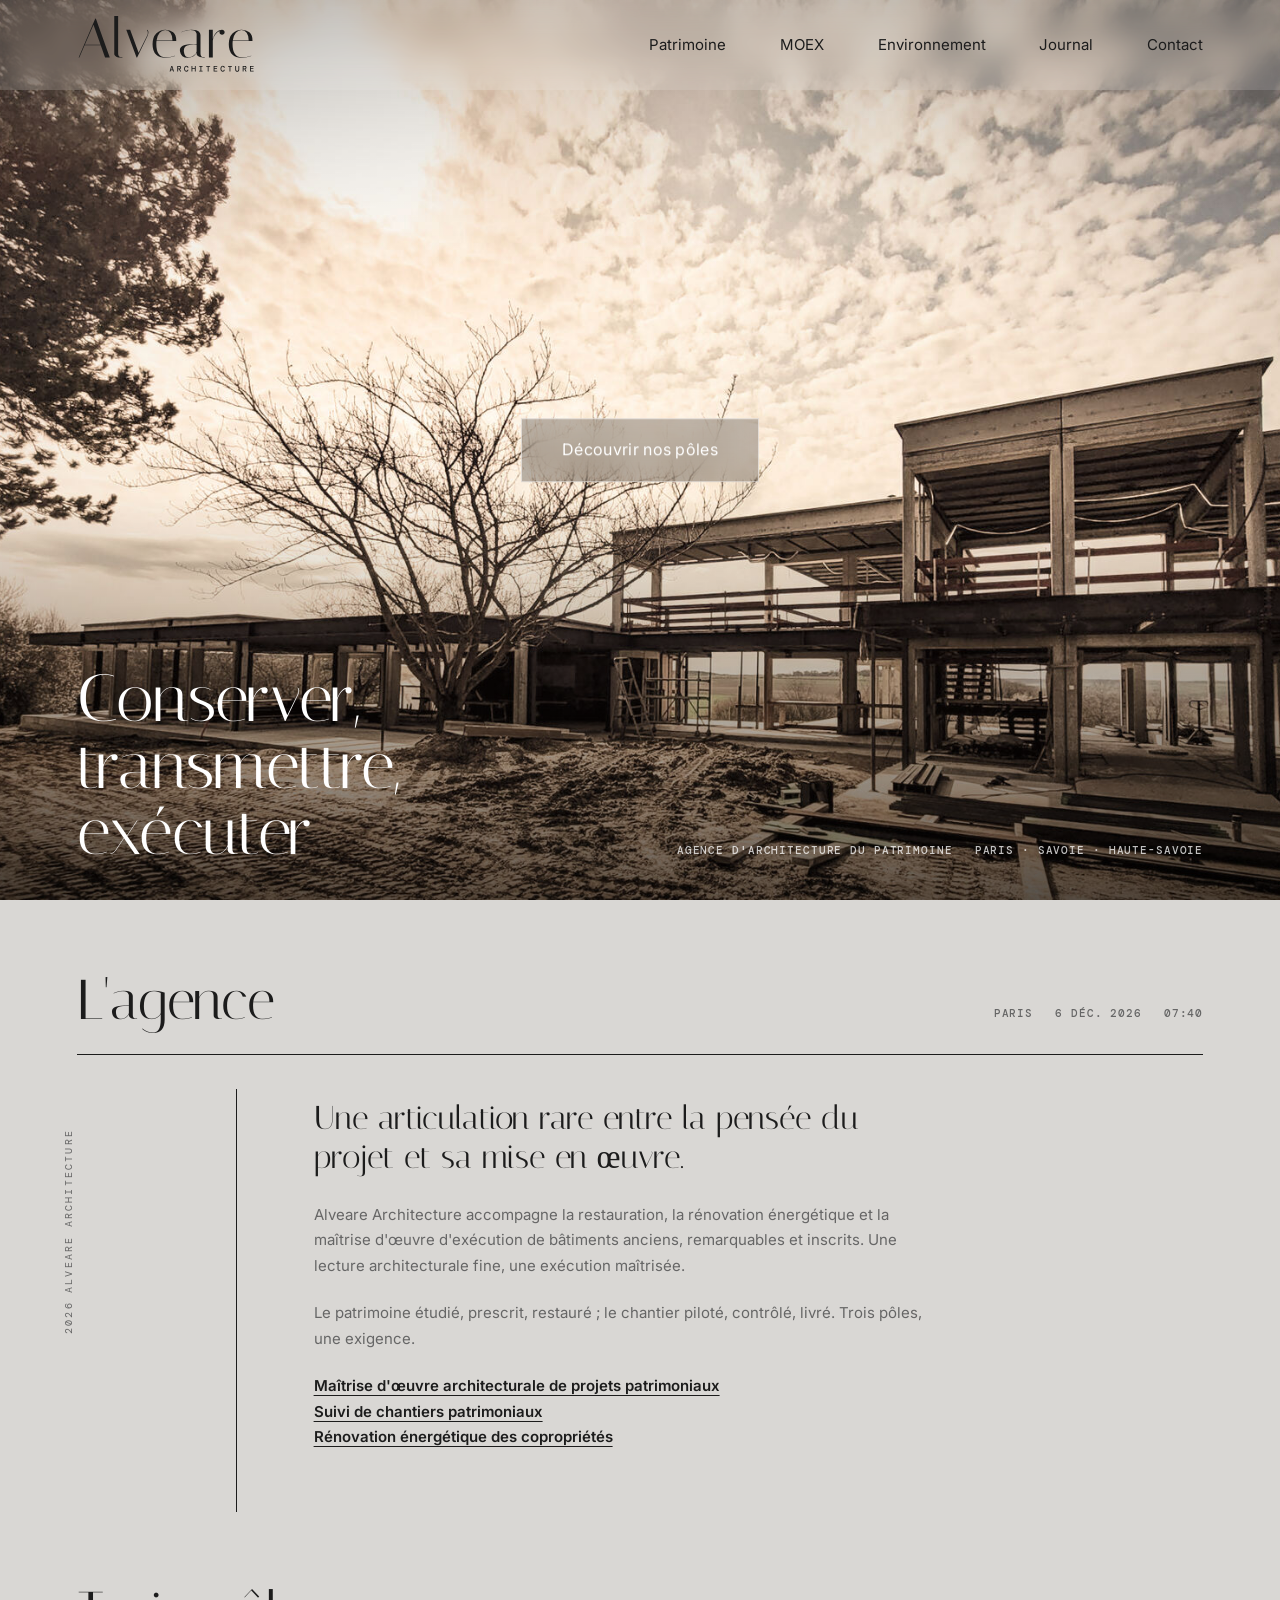
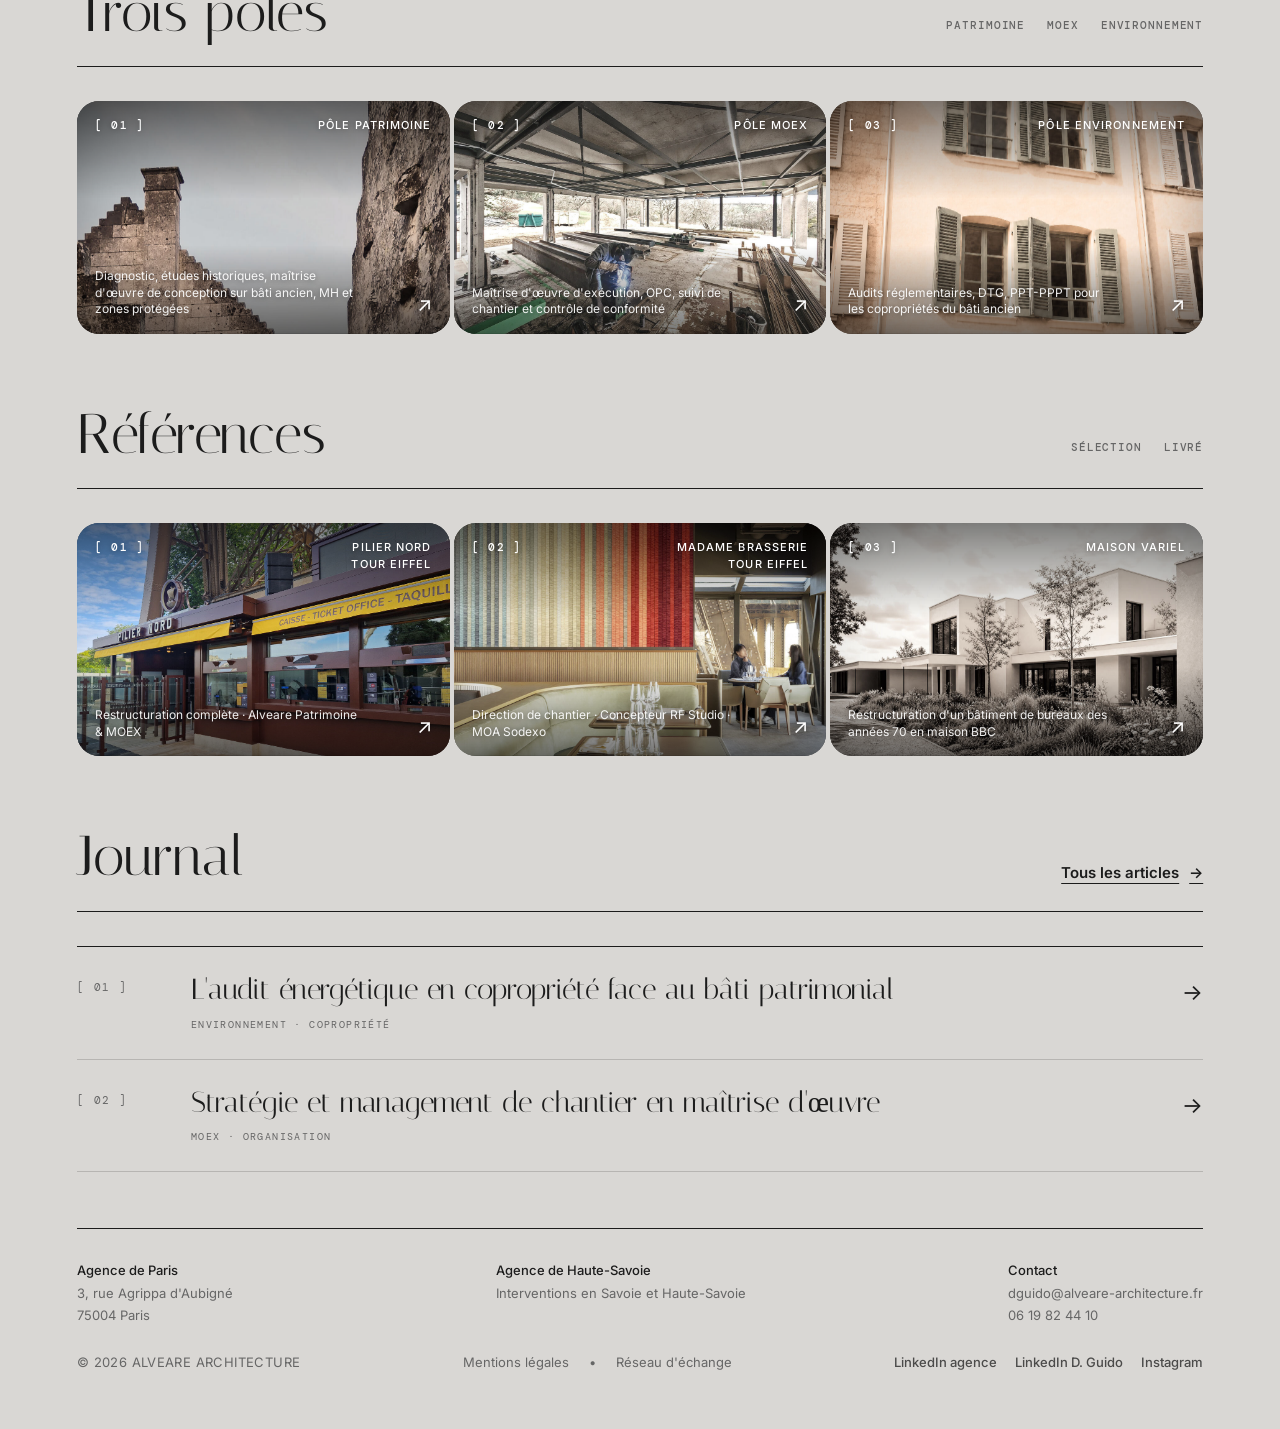
==== commit 14a4d973: "Photos en couleurs, articles adaptés au mobile, illustrations de l'article Muette" ====
--- a/index.html
+++ b/index.html
@@ -147,8 +147,8 @@
   var f=document.querySelector('form.contact-form');
   if(f){f.addEventListener('submit',function(ev){
     ev.preventDefault();
-    var fd=new FormData(f), lines=[];
-    fd.forEach(function(v,k){ if(v) lines.push(k+' : '+v); });
+    var fd=new FormData(f), lines=[], seen={};
+    fd.forEach(function(v,k){ if(!v) return; if(seen[k]!==undefined){lines[seen[k]]+=', '+v;} else {seen[k]=lines.length; lines.push(k+' : '+v);} });
     var body=encodeURIComponent(lines.join('\n'));
     window.location.href='mailto:dguido@alveare-architecture.fr?subject='+encodeURIComponent('Demande via alveare-architecture.fr')+'&body='+body;
   });}
--- a/style.css
+++ b/style.css
@@ -117,7 +117,7 @@
 }
 .home-hero-wrap .site-nav .logo, .home-hero-wrap .site-nav .nav-links a { color: #1c1c1c; }
 .hero { width: 100%; height: 100%; position: relative; background: #2a2825; }
-.hero img { width: 100%; height: 100%; object-fit: cover; filter: saturate(.78) contrast(1.02); }
+.hero img { width: 100%; height: 100%; object-fit: cover; }
 .home-hero-wrap::after {
   content: ""; position: absolute; inset: 0; pointer-events: none;
   background: linear-gradient(to bottom, rgba(0,0,0,.08) 0%, transparent 30%, transparent 55%, rgba(0,0,0,.55) 100%);
@@ -247,10 +247,9 @@
 }
 .work-tile img {
   width: 100%; height: 100%; object-fit: cover;
-  filter: grayscale(100%);
-  transition: transform .5s ease, filter .5s ease; will-change: transform, filter;
-}
-.work-tile:hover img, .work-tile:focus-visible img { transform: scale(1.04); filter: grayscale(0%); }
+  transition: transform .5s ease; will-change: transform;
+}
+.work-tile:hover img, .work-tile:focus-visible img { transform: scale(1.04); }
 .work-tile::before {
   content: ""; position: absolute; inset: 0; z-index: 3; pointer-events: none;
   background: linear-gradient(to bottom, rgba(0,0,0,.5) 0%, rgba(0,0,0,0) 42%, rgba(0,0,0,0) 62%, rgba(0,0,0,.55) 100%);
@@ -268,7 +267,7 @@
 .tile-static::before { background: linear-gradient(to bottom, rgba(0,0,0,.45) 0%, rgba(0,0,0,0) 42%); }
 
 .wide-image { width: 100%; border-radius: var(--radius); overflow: hidden; aspect-ratio: 21 / 9; background: #000; }
-.wide-image img { width: 100%; height: 100%; object-fit: cover; filter: grayscale(100%); }
+.wide-image img { width: 100%; height: 100%; object-fit: cover; }
 
 /* liens flèches */
 .arrow-link {
@@ -338,7 +337,7 @@
 .field.full { margin-bottom: 26px; }
 .field textarea { resize: vertical; min-height: 72px; }
 .checks { display: flex; flex-wrap: wrap; gap: 12px 24px; padding-top: 4px; }
-.checks label { display: inline-flex; align-items: center; gap: 10px; font-size: 14px; color: var(--ink); cursor: pointer; margin: 0; }
+.checks label { display: inline-flex; align-items: center; gap: 10px; font-size: 14px; color: var(--ink); cursor: pointer; margin: 0; -webkit-tap-highlight-color: transparent; user-select: none; }
 .checks input { width: 14px; height: 14px; border: 1px solid var(--ink); appearance: none; -webkit-appearance: none; background: transparent; cursor: pointer; display: inline-block; }
 .checks input:checked { background: var(--ink); box-shadow: inset 0 0 0 3px var(--bg); }
 .submit-btn {
@@ -472,3 +471,34 @@
   .article-pager a:last-child { text-align: left; }
   .article-content th, .article-content td { padding-right: 10px; font-size: 13px; }
 }
+
+/* ---------- Articles : robustesse mobile ---------- */
+.content-wrap > .content, .content-wrap > article.content { min-width: 0; }
+.article-content .table-wrap { max-width: 100%; }
+.article-content p, .article-content li { overflow-wrap: anywhere; }
+@media (max-width: 639px) {
+  .article-content .table-wrap { border-top: 0; overflow: visible; }
+  .article-content .table-wrap table, .article-content .table-wrap tbody, .article-content .table-wrap tr, .article-content .table-wrap td { display: block; width: 100%; }
+  .article-content .table-wrap tr { border-top: 1px solid var(--ink); padding: 14px 0 6px; }
+  .article-content .table-wrap tr:first-child { display: none; }
+  .article-content .table-wrap.cols-1 tr:first-child { display: block; }
+  .article-content .table-wrap.cols-1 tr:first-child th { display: block; border: 0; padding: 0 0 6px; font-size: 15px; }
+  .article-content .table-wrap td { border: 0; padding: 0 0 12px; font-size: 14px; }
+  .article-content .table-wrap td::before { content: attr(data-label); display: block; font-family: var(--mono); font-size: 10px; letter-spacing: .14em; text-transform: uppercase; color: var(--muted); margin-bottom: 4px; }
+  .article-content .table-wrap.cols-1 td::before { display: none; }
+  .article-content .table-wrap td:first-child { color: var(--ink); font-weight: 500; }
+  .article-content .article-lede { font-size: 22px; }
+  .article-content h2 { font-size: 26px; }
+}
+
+/* ---------- Articles : illustrations ---------- */
+.article-figure { margin: 36px 0 44px; }
+.article-figure img { width: 100%; height: auto; display: block; border-radius: var(--radius); }
+.article-figure figcaption, .article-gallery figcaption { margin-top: 10px; font-family: var(--mono); font-size: 10px; letter-spacing: .12em; text-transform: uppercase; color: var(--muted); }
+.article-gallery { margin-top: 56px; }
+.article-gallery h2 { margin-top: 0; }
+.article-gallery-grid { display: grid; grid-template-columns: 1fr 1fr; gap: 22px; }
+.article-gallery-grid figure { margin: 0; }
+.article-gallery-grid img { width: 100%; height: auto; display: block; border-radius: 12px; background: #cfccc8; }
+.article-gallery-grid figure:nth-child(7) { grid-column: 1 / -1; }
+@media (max-width: 639px) { .article-gallery-grid { grid-template-columns: 1fr; gap: 18px; } }
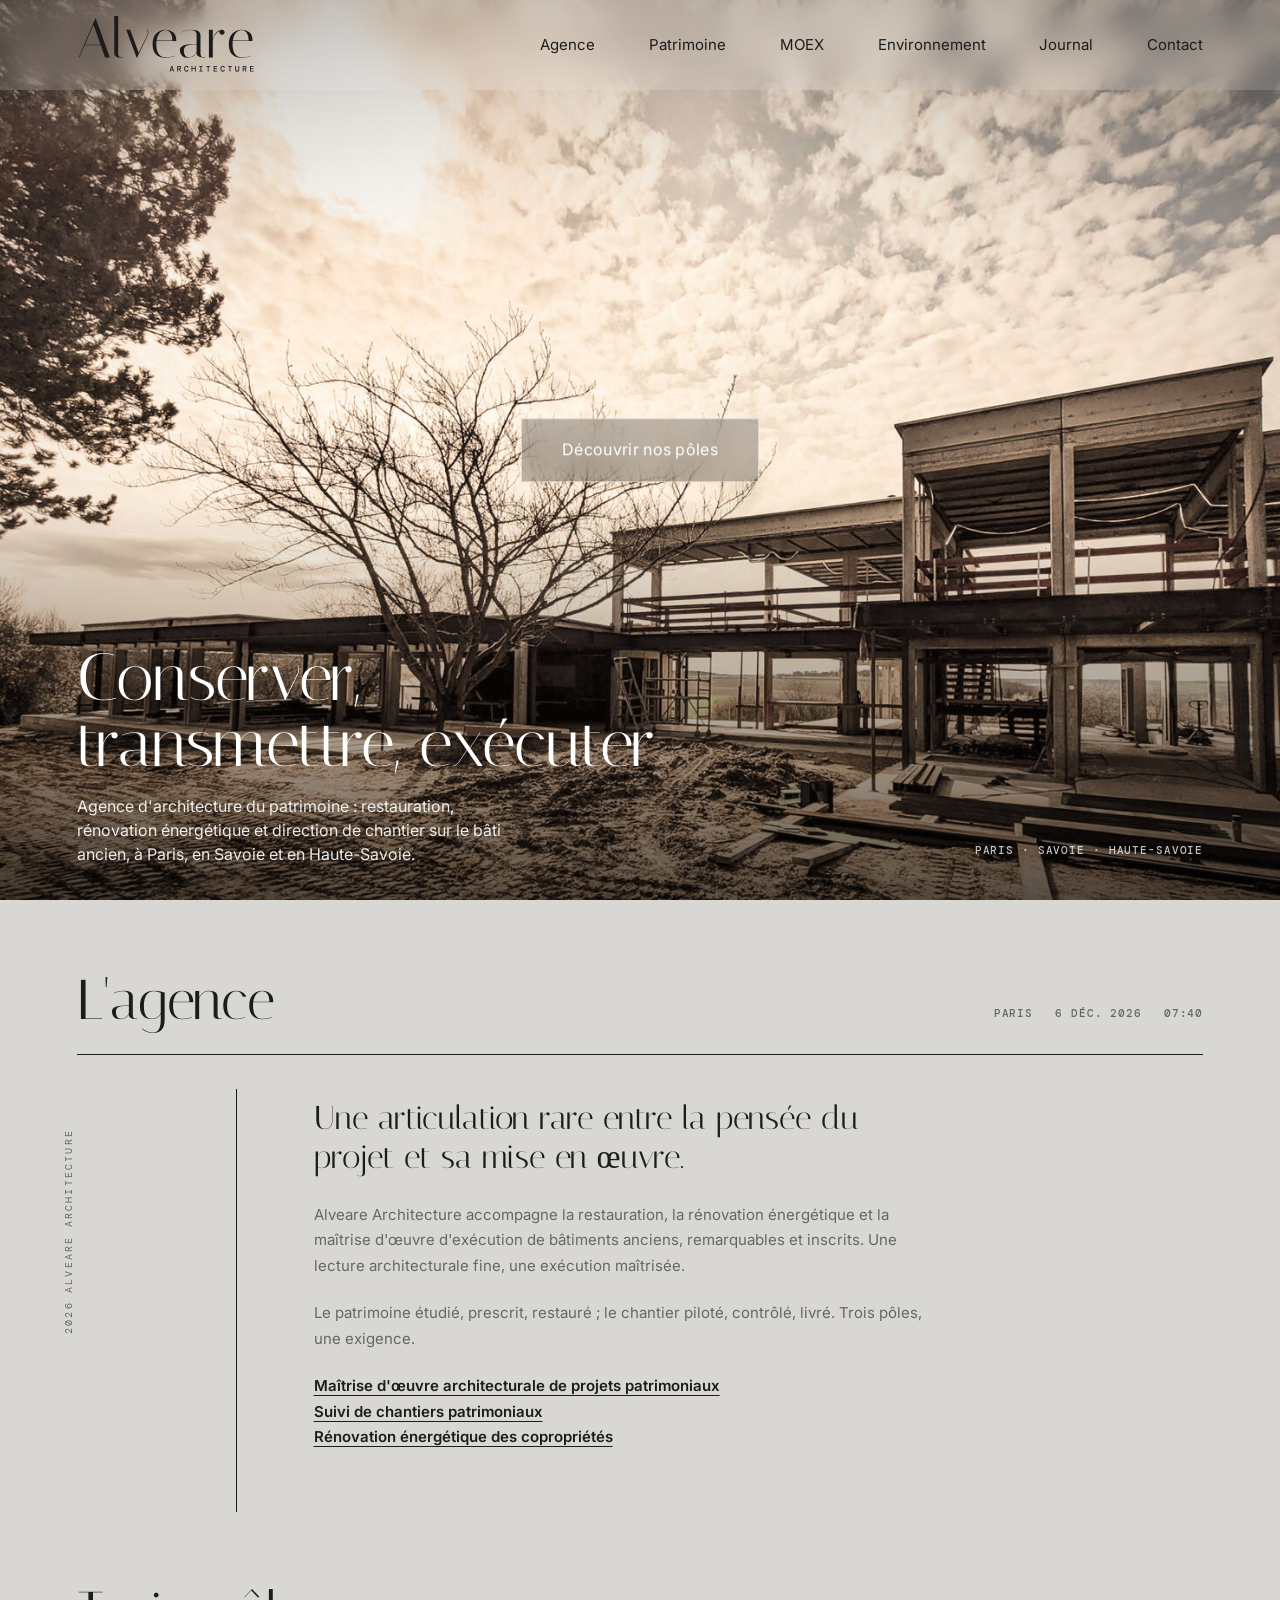
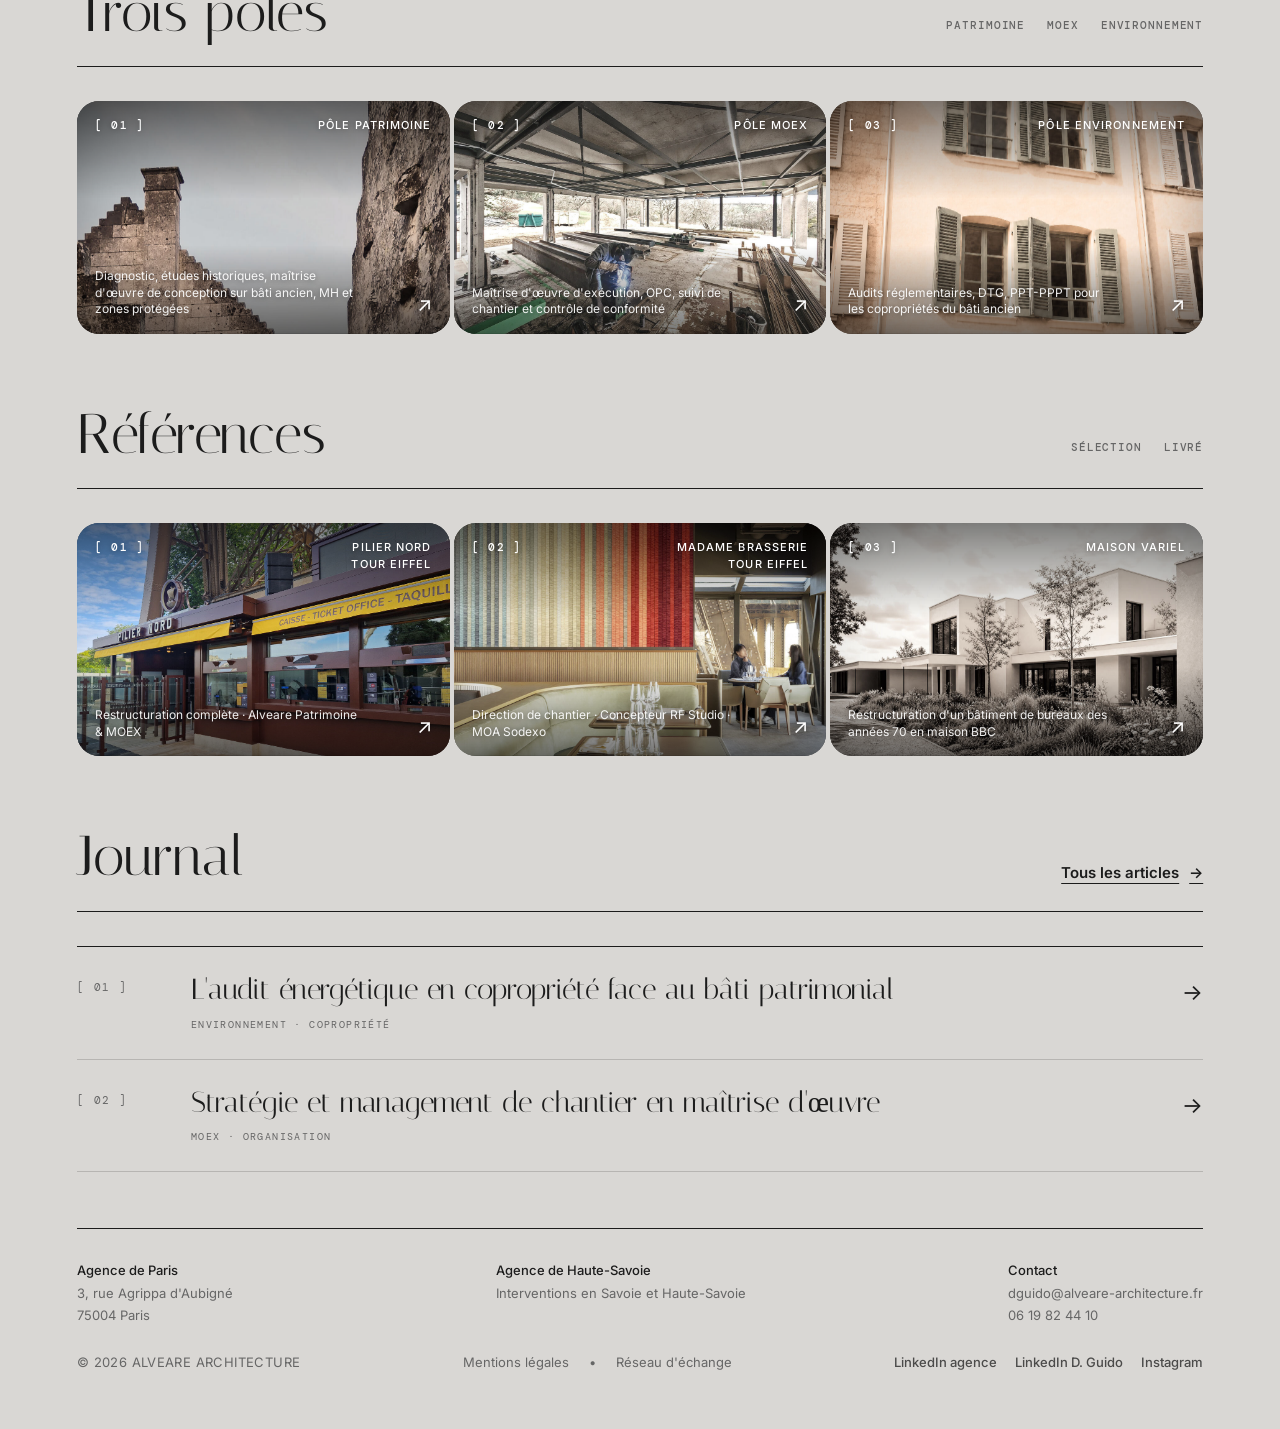
==== commit 8b5bdfa6: "Page Agence, accroche d'accueil, résumés et sommaires d'articles, Environnement resserré" ====
--- a/index.html
+++ b/index.html
@@ -20,15 +20,18 @@
   <header class="site-nav">
   <a class="logo" href="index.html" aria-label="Alveare Architecture, accueil"><svg xmlns="http://www.w3.org/2000/svg" fill="none" viewBox="0 0 482 168" role="img" aria-label="Alveare Architecture"><title>Alveare Architecture</title><path fill="currentColor" d="M6.3 118.0H4.5L49.35 13.0L51.0 12.25L88.8 118.0H76.05L64.35 85.0H20.55ZM44.699999999999996 29.200000000000003 21.15 83.5H63.9ZM118.35 118.0Q105.14999999999999 118.0 101.7 111.1Q100.95 109.6 100.95 108.4V5.650000000000006H111.44999999999999V107.35Q111.44999999999999 111.7 113.17499999999998 114.025Q114.89999999999999 116.35 116.69999999999999 116.5L118.35 116.8H123.0V118.0ZM189.6 43.900000000000006 190.5 43.0Q191.1 43.3 192.075 44.8Q193.05 46.3 193.275 47.5Q193.5 48.7 193.5 49.75Q193.5 53.8 191.7 58.0L162.9 118.0H161.4L133.5 43.0H144.0L166.95 105.1L190.2 58.0Q192.0 54.85 192.0 50.5Q192.0 46.150000000000006 189.6 43.900000000000006ZM214.95 81.4Q214.95 100.0 221.475 108.7Q228.0 117.4 238.65 117.4Q253.65 117.4 265.35 112.9L265.8 113.95Q253.8 118.6 238.72500000000002 118.6Q223.65 118.6 214.2 109.6Q204.75 100.6 204.75 81.85Q204.75 63.1 214.65 52.75Q224.55 42.400000000000006 239.85 42.400000000000006Q252.15 42.400000000000006 260.55 49.75Q268.95 57.1 268.95 71.5Q268.95 72.25 268.95 73.0H215.4Q214.95 77.05000000000001 214.95 81.4ZM215.55 71.80000000000001H258.75Q258.6 57.400000000000006 253.20000000000002 50.50000000000001Q247.8 43.60000000000001 239.25 43.60000000000001Q230.7 43.60000000000001 224.02499999999998 51.10000000000001Q217.35 58.6 215.55 71.80000000000001ZM341.55 118.0Q331.35 118.0 327.6 114.1Q324.15000000000003 110.8 324.15000000000003 108.4V105.25Q316.8 118.6 300.6 118.6Q281.70000000000005 118.6 279.15000000000003 101.5Q278.85 99.7 278.85 97.825Q278.85 95.95 279.45000000000005 93.7Q280.05 91.45 282.90000000000003 88.75Q288.6 83.35 307.95000000000005 82.15Q312.75 81.7 316.8 81.7Q320.85 81.7 324.15000000000003 82.0V57.1Q323.85 56.95 324.15000000000003 55.675000000000004Q324.45000000000005 54.400000000000006 323.625 52.37500000000001Q322.8 50.35000000000001 321.45000000000005 48.400000000000006Q320.1 46.45 316.65000000000003 45.025000000000006Q313.20000000000005 43.60000000000001 307.65000000000003 43.60000000000001Q302.1 43.60000000000001 294.675 45.62500000000001Q287.25 47.650000000000006 283.8 49.60000000000001L283.20000000000005 48.55Q296.55 42.400000000000006 310.35 42.400000000000006Q325.8 42.400000000000006 330.75 47.95Q334.65000000000003 52.3 334.65000000000003 57.1V107.35Q334.65000000000003 111.7 336.375 114.025Q338.1 116.35 339.90000000000003 116.5L341.55 116.8H346.20000000000005V118.0ZM303.0 117.4Q310.95000000000005 117.4 317.32500000000005 111.92500000000001Q323.70000000000005 106.45 324.15000000000003 101.35V83.2Q320.1 82.9 315.975 82.9Q311.85 82.9 307.8 83.35Q296.40000000000003 84.7 292.95000000000005 88.45Q289.5 92.2 289.5 98.8Q289.5 100.0 289.65000000000003 101.5Q291.0 117.4 303.0 117.4ZM386.1 49.45V46.3Q379.35 49.0 373.80000000000007 57.175Q368.25000000000006 65.35 367.95000000000005 72.55000000000001V118.0H357.45000000000005V43.0H367.95000000000005V66.85Q370.35 58.150000000000006 377.1 50.425000000000004Q383.85 42.7 392.40000000000003 42.400000000000006H393.00000000000006Q396.00000000000006 42.400000000000006 398.0250000000001 44.425000000000004Q400.05000000000007 46.45 400.05000000000007 49.45Q400.05000000000007 52.45 398.0250000000001 54.400000000000006Q396.00000000000006 56.35 393.00000000000006 56.35Q390.00000000000006 56.35 388.05000000000007 54.400000000000006Q386.1 52.45 386.1 49.45ZM421.50000000000006 81.4Q421.50000000000006 100.0 428.0250000000001 108.7Q434.55000000000007 117.4 445.20000000000005 117.4Q460.20000000000005 117.4 471.9000000000001 112.9L472.3500000000001 113.95Q460.3500000000001 118.6 445.2750000000001 118.6Q430.20000000000005 118.6 420.75000000000006 109.6Q411.30000000000007 100.6 411.30000000000007 81.85Q411.30000000000007 63.1 421.20000000000005 52.75Q431.1000000000001 42.400000000000006 446.4000000000001 42.400000000000006Q458.70000000000005 42.400000000000006 467.1 49.75Q475.50000000000006 57.1 475.50000000000006 71.5Q475.50000000000006 72.25 475.50000000000006 73.0H421.95000000000005Q421.50000000000006 77.05000000000001 421.50000000000006 81.4ZM422.1000000000001 71.80000000000001H465.30000000000007Q465.1500000000001 57.400000000000006 459.7500000000001 50.50000000000001Q454.3500000000001 43.60000000000001 445.80000000000007 43.60000000000001Q437.25000000000006 43.60000000000001 430.57500000000005 51.10000000000001Q423.9000000000001 58.6 422.1000000000001 71.80000000000001Z"/><g transform="translate(250.3 0)"><path fill="currentColor" d="M0.616 156.0 5.2139999999999995 140.6H7.986L12.584 156.0H10.054L9.02 152.304H4.18L3.146 156.0ZM6.534 143.9 4.707999999999999 150.434H8.491999999999999L6.6659999999999995 143.9ZM21.349999999999998 156.0V140.6H26.387999999999998Q28.192 140.6 29.369 141.216Q30.546 141.832 31.128999999999998 142.877Q31.711999999999996 143.922 31.711999999999996 145.242Q31.711999999999996 146.738 30.952999999999996 147.893Q30.194 149.048 28.631999999999998 149.576L31.866 156.0H29.159999999999997L26.212 149.906H23.682V156.0ZM23.682 147.794H26.256Q27.839999999999996 147.794 28.576999999999998 147.09Q29.314 146.386 29.314 145.242Q29.314 144.076 28.588 143.38299999999998Q27.862 142.69 26.233999999999998 142.69H23.682ZM46.044 156.264Q44.108 156.264 42.754999999999995 155.274Q41.402 154.284 40.687 152.49099999999999Q39.972 150.698 39.972 148.322Q39.972 145.924 40.687 144.131Q41.402 142.338 42.766 141.337Q44.129999999999995 140.336 46.044 140.336Q48.53 140.336 50.004 141.68900000000002Q51.477999999999994 143.042 51.72 145.352H49.146Q48.948 144.142 48.167 143.339Q47.385999999999996 142.536 46.022 142.536Q44.284 142.536 43.316 144.07600000000002Q42.348 145.616 42.348 148.322Q42.348 151.006 43.316 152.535Q44.284 154.064 46.022 154.064Q47.43 154.064 48.178 153.327Q48.926 152.59 49.146 151.38H51.72Q51.367999999999995 153.646 49.937999999999995 154.95499999999998Q48.507999999999996 156.264 46.044 156.264ZM60.001999999999995 156.0V140.6H62.333999999999996V146.98H69.06599999999999V140.6H71.398V156.0H69.06599999999999V149.114H62.333999999999996V156.0ZM80.89 156.0V153.932H84.234V142.668H80.934V140.6H89.866V142.668H86.566V153.932H89.91V156.0ZM103.934 156.0V142.69H99.798V140.6H110.402V142.69H106.266V156.0ZM119.96000000000001 156.0V140.6H129.794V142.69H122.292V147.178H129.13400000000001V149.246H122.292V153.91H129.794V156.0ZM144.544 156.264Q142.608 156.264 141.255 155.274Q139.90200000000002 154.284 139.187 152.49099999999999Q138.472 150.698 138.472 148.322Q138.472 145.924 139.187 144.131Q139.90200000000002 142.338 141.26600000000002 141.337Q142.63 140.336 144.544 140.336Q147.03 140.336 148.50400000000002 141.68900000000002Q149.978 143.042 150.22 145.352H147.64600000000002Q147.448 144.142 146.667 143.339Q145.886 142.536 144.522 142.536Q142.784 142.536 141.816 144.07600000000002Q140.848 145.616 140.848 148.322Q140.848 151.006 141.816 152.535Q142.784 154.064 144.522 154.064Q145.93 154.064 146.678 153.327Q147.42600000000002 152.59 147.64600000000002 151.38H150.22Q149.868 153.646 148.438 154.95499999999998Q147.008 156.264 144.544 156.264ZM163.034 156.0V142.69H158.898V140.6H169.50199999999998V142.69H165.36599999999999V156.0ZM183.856 156.264Q182.29399999999998 156.264 181.07299999999998 155.626Q179.85199999999998 154.988 179.14799999999997 153.679Q178.444 152.37 178.444 150.368V140.6H180.77599999999998V150.5Q180.77599999999998 152.26 181.61199999999997 153.21699999999998Q182.44799999999998 154.174 183.89999999999998 154.174Q185.35199999999998 154.174 186.188 153.21699999999998Q187.02399999999997 152.26 187.02399999999997 150.5V140.6H189.356V150.368Q189.356 152.37 188.63 153.679Q187.904 154.988 186.661 155.626Q185.41799999999998 156.264 183.856 156.264ZM198.64999999999998 156.0V140.6H203.68799999999996Q205.49199999999996 140.6 206.66899999999998 141.216Q207.84599999999998 141.832 208.42899999999997 142.877Q209.01199999999997 143.922 209.01199999999997 145.242Q209.01199999999997 146.738 208.253 147.893Q207.49399999999997 149.048 205.93199999999996 149.576L209.16599999999997 156.0H206.45999999999998L203.51199999999997 149.906H200.98199999999997V156.0ZM200.98199999999997 147.794H203.55599999999998Q205.13999999999996 147.794 205.87699999999995 147.09Q206.61399999999998 146.386 206.61399999999998 145.242Q206.61399999999998 144.076 205.88799999999998 143.38299999999998Q205.16199999999998 142.69 203.53399999999996 142.69H200.98199999999997ZM218.45999999999995 156.0V140.6H228.29399999999995V142.69H220.79199999999997V147.178H227.63399999999996V149.246H220.79199999999997V153.91H228.29399999999995V156.0Z"/></g></svg></a>
   <button class="nav-toggle" aria-expanded="false" aria-controls="nav-links">Menu</button>
-  <nav class="nav-links" id="nav-links" aria-label="Navigation principale"><a href="patrimoine.html">Patrimoine</a><a href="moex.html">MOEX</a><a href="environnement.html">Environnement</a><a href="journal.html">Journal</a><a href="contact.html">Contact</a></nav>
+  <nav class="nav-links" id="nav-links" aria-label="Navigation principale"><a href="agence.html">Agence</a><a href="patrimoine.html">Patrimoine</a><a href="moex.html">MOEX</a><a href="environnement.html">Environnement</a><a href="journal.html">Journal</a><a href="contact.html">Contact</a></nav>
 </header>
   <div class="hero">
     <img src="assets/img/hero.jpg" srcset="assets/img/hero-m.jpg 900w, assets/img/hero.jpg 1920w" sizes="100vw" alt="Chantier de restructuration : ossature métallique d'un bâtiment des années 1970 sous ciel nuageux" fetchpriority="high">
   </div>
   <a class="hero-cta" href="#poles">Découvrir nos pôles</a>
   <div class="hero-caption">
-    <h1>Conserver, transmettre, exécuter</h1>
-    <div class="mono"><span>Agence d'architecture du patrimoine</span><span>Paris · Savoie · Haute-Savoie</span></div>
+    <div>
+      <h1>Conserver, transmettre, exécuter</h1>
+      <p class="hero-sub">Agence d'architecture du patrimoine : restauration, rénovation énergétique et direction de chantier sur le bâti ancien, à Paris, en Savoie et en Haute-Savoie.</p>
+    </div>
+    <div class="mono"><span>Paris · Savoie · Haute-Savoie</span></div>
   </div>
 </div>
 
--- a/style.css
+++ b/style.css
@@ -502,3 +502,37 @@
 .article-gallery-grid img { width: 100%; height: auto; display: block; border-radius: 12px; background: #cfccc8; }
 .article-gallery-grid figure:nth-child(7) { grid-column: 1 / -1; }
 @media (max-width: 639px) { .article-gallery-grid { grid-template-columns: 1fr; gap: 18px; } }
+.article-figure-small img { max-width: 300px; border-radius: 12px; }
+
+/* ---------- Accueil : phrase d'accroche ---------- */
+.hero-sub { margin-top: 16px; max-width: 46ch; font-size: 16px; line-height: 1.5; color: rgba(255,255,255,.9); }
+@media (max-width: 639px) { .hero-sub { font-size: 14px; max-width: 100%; } }
+
+/* ---------- Page Agence ---------- */
+.agence-content h2 { font-family: var(--display); font-weight: 400; font-size: clamp(26px, 2.6vw, 34px); line-height: 1.15; margin: 48px 0 16px; }
+.method-grid { display: grid; grid-template-columns: 1fr 1fr; gap: 4px; margin: 8px 0 12px; }
+.method-grid .card .acro { font-size: 30px; margin-bottom: 14px; color: var(--muted); }
+.places { display: grid; grid-template-columns: 1fr 1fr; gap: 24px; margin: 8px 0 28px; }
+.places .mono { display: block; font-size: 11px; letter-spacing: .14em; text-transform: uppercase; color: var(--muted); margin-bottom: 8px; }
+.places p { margin: 0; color: var(--ink); }
+@media (max-width: 639px) { .method-grid, .places { grid-template-columns: 1fr; } }
+
+/* ---------- Articles : à retenir, sommaire, titres mobiles ---------- */
+.article-summary { border: 1px solid var(--ink); border-radius: 14px; padding: 22px 24px; margin: 0 0 32px; }
+.article-summary .mono { display: block; font-size: 11px; letter-spacing: .14em; text-transform: uppercase; color: var(--muted); margin-bottom: 12px; }
+.article-summary ul { list-style: none; margin: 0; padding: 0; }
+.article-summary li { color: var(--ink); font-size: 15px; line-height: 1.55; padding-left: 18px; position: relative; margin-bottom: 8px; }
+.article-summary li::before { content: "—"; position: absolute; left: 0; color: var(--muted); }
+.article-toc { margin: 0 0 44px; padding-bottom: 20px; border-bottom: 1px solid var(--ink); }
+.article-toc .mono { display: block; font-size: 11px; letter-spacing: .14em; text-transform: uppercase; color: var(--muted); margin-bottom: 10px; }
+.article-toc ol { list-style: none; margin: 0; padding: 0; columns: 2; column-gap: 28px; }
+.article-toc li { font-size: 14px; line-height: 1.5; margin-bottom: 6px; break-inside: avoid; }
+.article-toc a { color: var(--muted); text-decoration: none; }
+.article-toc a:hover { color: var(--ink); text-decoration: underline; text-underline-offset: 3px; }
+.article-content h2[id] { scroll-margin-top: 24px; }
+@media (max-width: 639px) {
+  .page-head h1 { font-size: 46px; }
+  .page-head.page-head-article h1 { font-size: 30px; line-height: 1.1; top: 6px; }
+  .article-toc ol { columns: 1; }
+  .article-summary { padding: 18px; }
+}
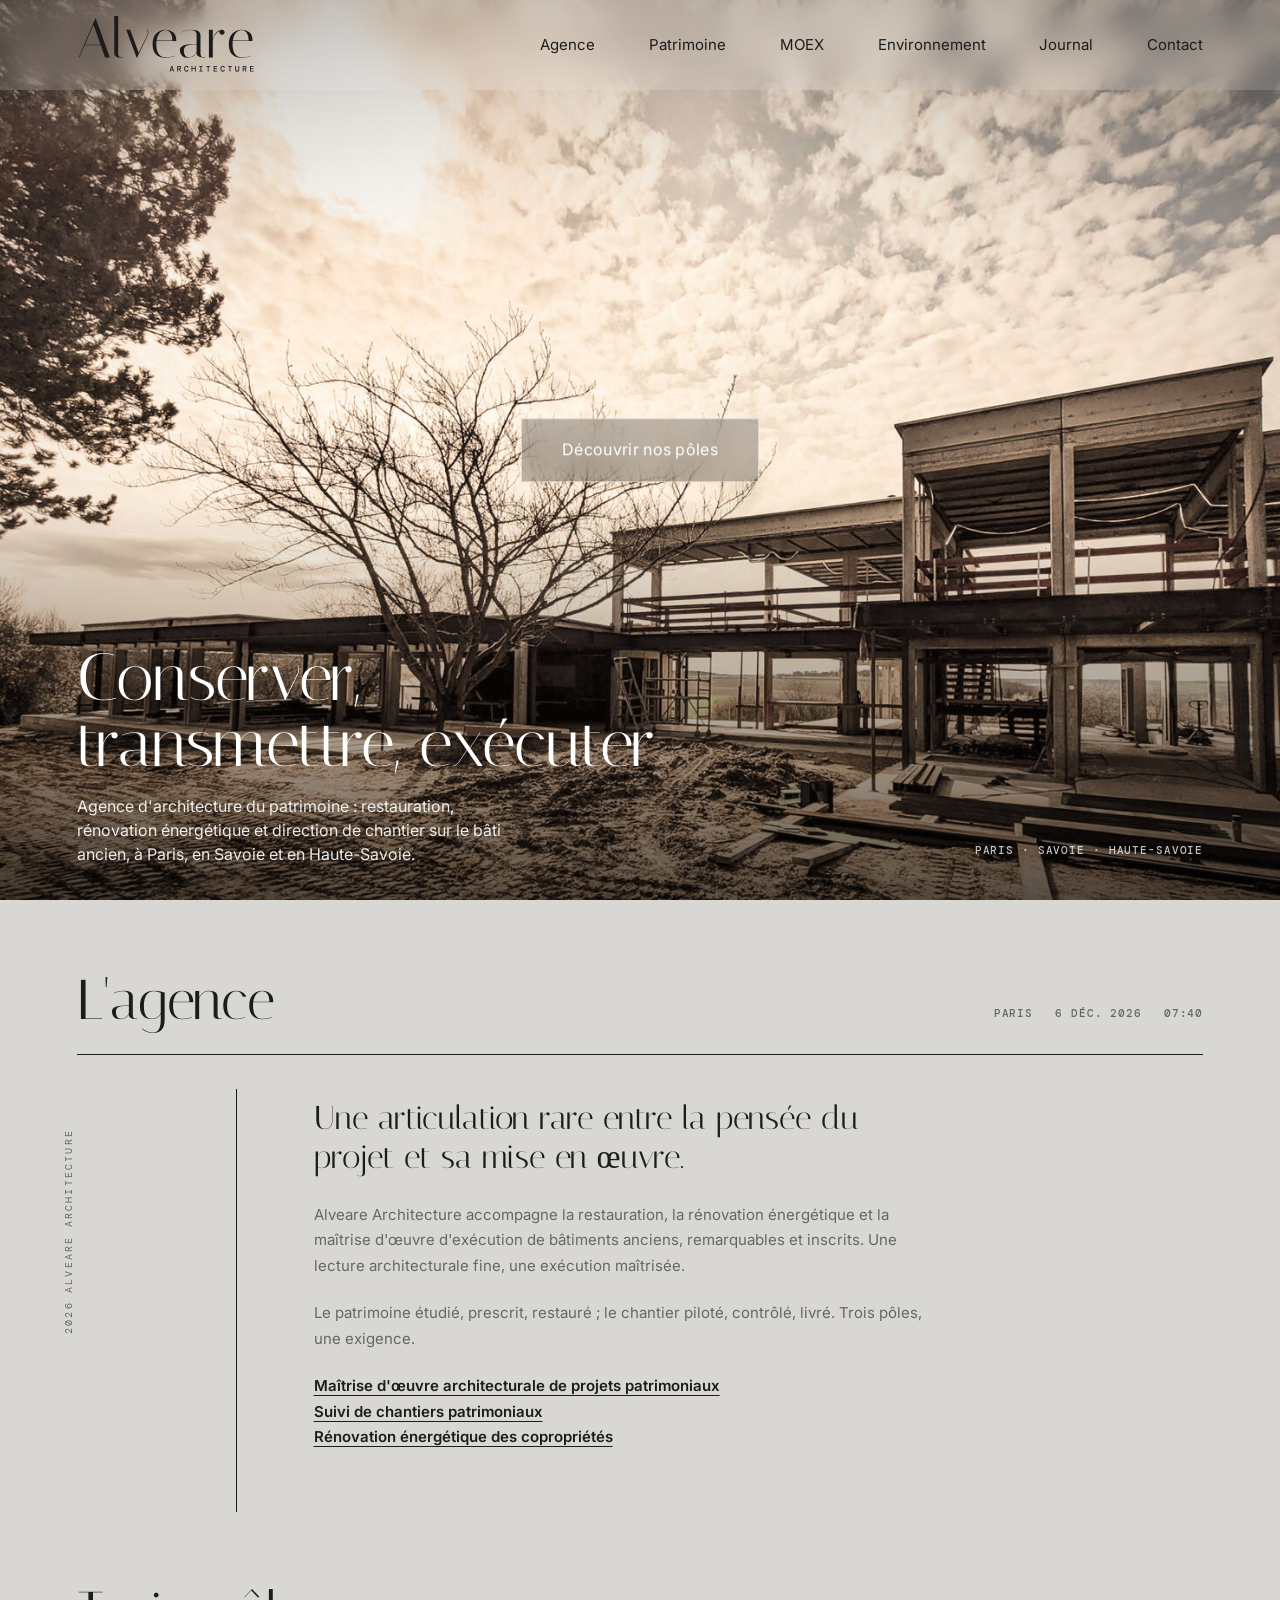
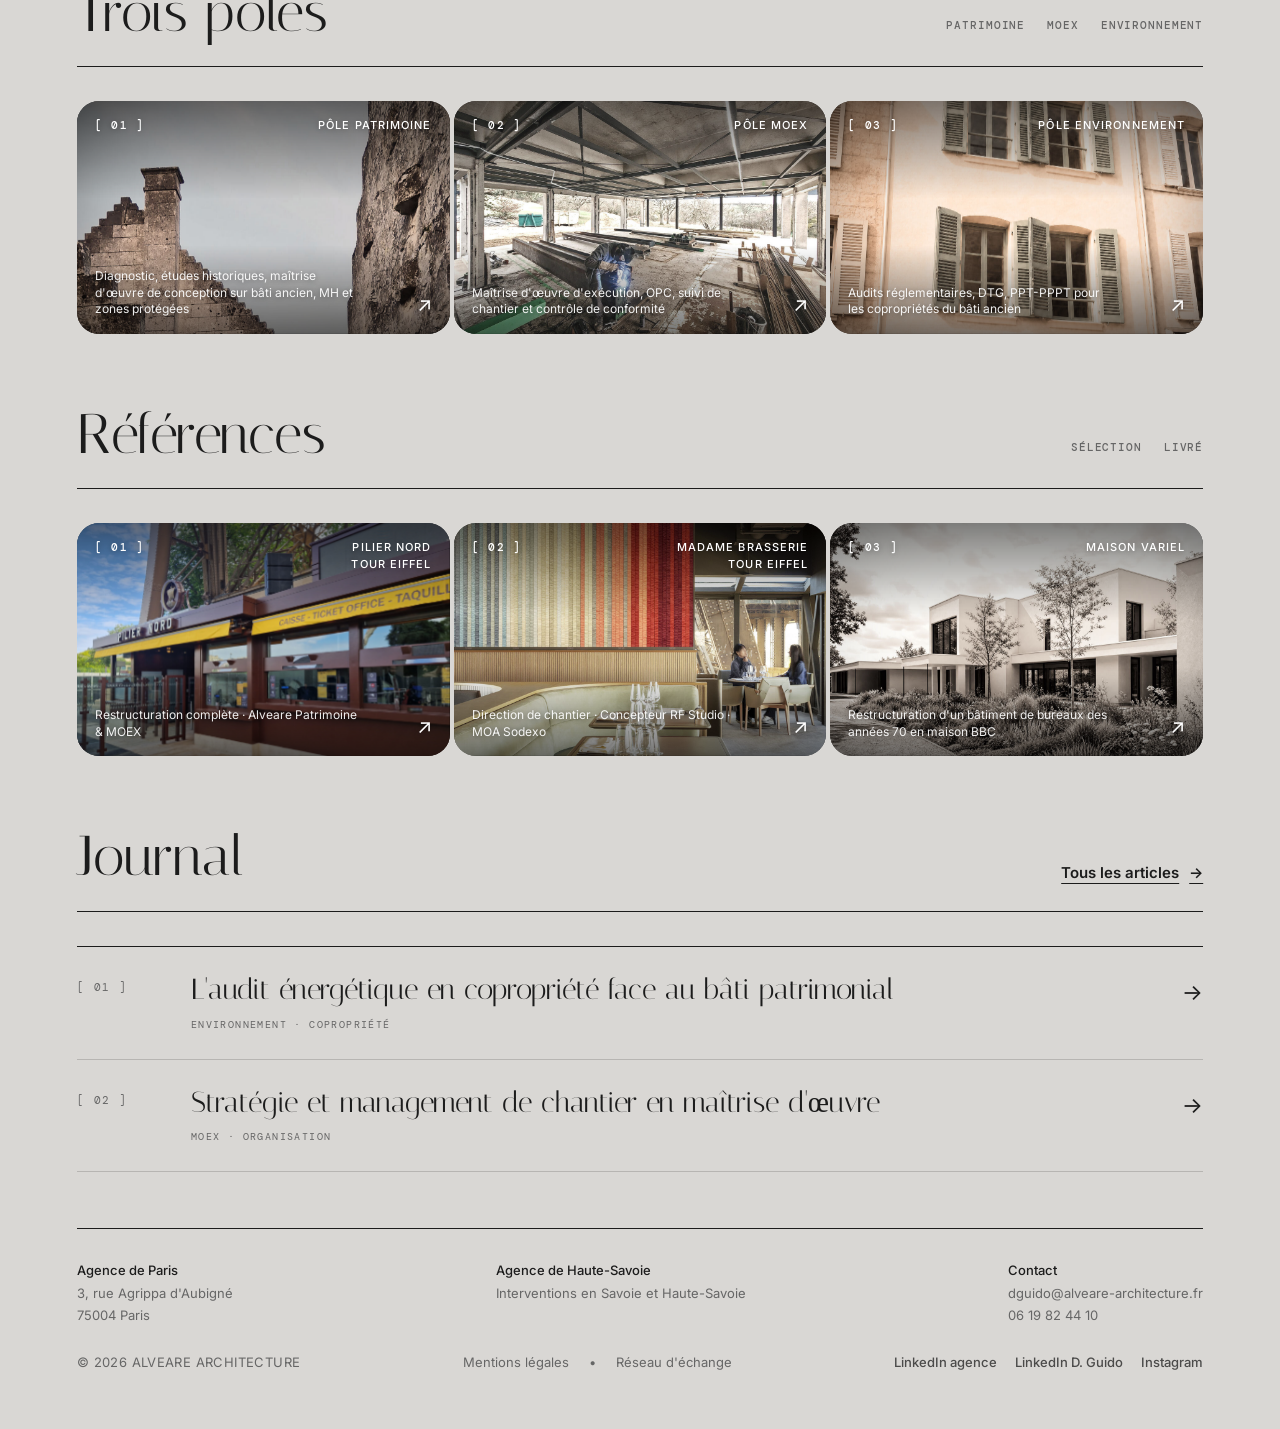
==== commit 7a2a3e56: "Références : même présentation par projet sur Patrimoine et MOEX, photos d'origine" ====
--- a/index.html
+++ b/index.html
@@ -87,7 +87,7 @@
   <img src="assets/img/ref-pilier-nord.jpg" alt="Billetterie du pilier Nord de la Tour Eiffel après restructuration" loading="lazy">
   <span class="tile-num">[ 01 ]</span><span class="tile-tags">Pilier Nord<br>Tour Eiffel</span><span class="tile-sub">Restructuration complète · Alveare Patrimoine &amp; MOEX</span><span class="tile-arrow" aria-hidden="true">↗</span>
 </a>
-    <a class="work-tile" href="moex.html#references">
+    <a class="work-tile" href="moex.html#reference-brasserie">
   <img src="assets/img/ref-brasserie.jpg" alt="Salle de restaurant Madame Brasserie au premier étage de la Tour Eiffel" loading="lazy">
   <span class="tile-num">[ 02 ]</span><span class="tile-tags">Madame Brasserie<br>Tour Eiffel</span><span class="tile-sub">Direction de chantier · Concepteur RF Studio · MOA Sodexo</span><span class="tile-arrow" aria-hidden="true">↗</span>
 </a>
--- a/style.css
+++ b/style.css
@@ -518,7 +518,7 @@
 @media (max-width: 639px) { .method-grid, .places { grid-template-columns: 1fr; } }
 
 /* ---------- Articles : à retenir, sommaire, titres mobiles ---------- */
-.article-summary { border: 1px solid var(--ink); border-radius: 14px; padding: 22px 24px; margin: 0 0 32px; }
+.article-summary { border: 1px solid var(--ink); border-radius: 14px; padding: 22px 24px; margin: 48px 0 8px; }
 .article-summary .mono { display: block; font-size: 11px; letter-spacing: .14em; text-transform: uppercase; color: var(--muted); margin-bottom: 12px; }
 .article-summary ul { list-style: none; margin: 0; padding: 0; }
 .article-summary li { color: var(--ink); font-size: 15px; line-height: 1.55; padding-left: 18px; position: relative; margin-bottom: 8px; }
@@ -536,3 +536,27 @@
   .article-toc ol { columns: 1; }
   .article-summary { padding: 18px; }
 }
+
+/* ---------- Références : informations sous le titre de droite ---------- */
+.section-head { position: relative; }
+.section-meta { position: absolute; right: 0; bottom: 8px; width: 100%; display: flex; flex-direction: column; align-items: flex-end; gap: 0; line-height: 1.25; text-align: right; white-space: nowrap; padding-bottom: 0; }
+.section-meta > span { white-space: nowrap; }
+.section-meta .meta-line { font-size: 11.5px; letter-spacing: .01em; }
+.section-head h2 { flex-shrink: 0; }
+#references .section-head, .section-head-sub { padding-bottom: 40px; }
+.section-head-sub { min-height: 96px; }
+@media (max-width: 760px) { .section-meta, .section-meta > span { white-space: normal; } .section-meta .nb { white-space: nowrap; } }
+.section-meta .meta-line { text-transform: none; letter-spacing: .02em; font-size: 12px; color: var(--muted); }
+.section-meta .meta-line:first-of-type { margin-top: 6px; }
+@media (max-width: 639px) { .section-meta { position: static; width: auto; align-items: flex-start; text-align: left; } .section-head-sub { min-height: 0; } #references .section-head, .section-head-sub { padding-bottom: 26px; } }
+
+.section-head-sub { padding-top: 40px; justify-content: flex-end; }
+
+/* Références : lignes de photos au format d'origine, hauteur commune par ligne */
+.work-rows { display: flex; flex-direction: column; gap: 4px; width: 100%; }
+.work-row { display: flex; gap: 4px; }
+.work-row .work-tile { flex: var(--ar) 1 0; aspect-ratio: var(--ar); min-width: 0; }
+@media (max-width: 639px) {
+  .work-row { flex-direction: column; }
+  .work-row .work-tile { flex: none; width: 100%; }
+}
